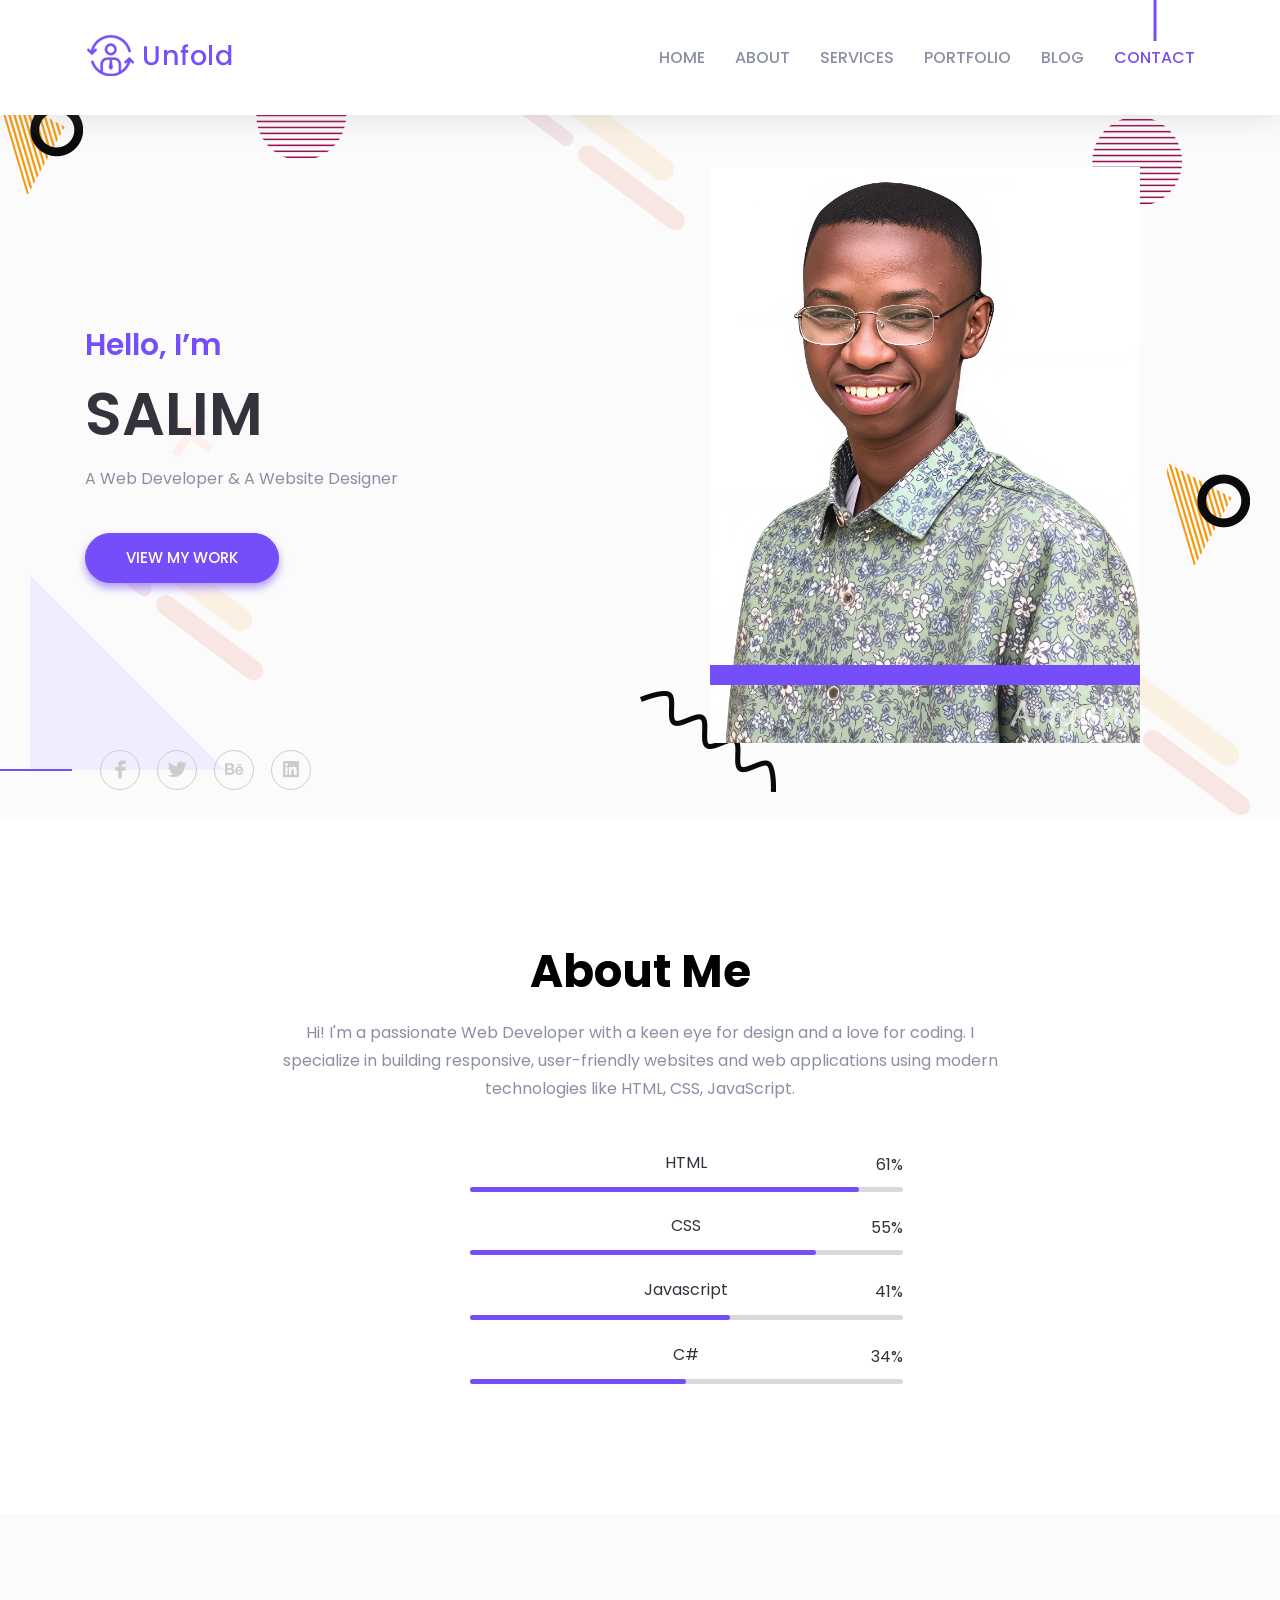
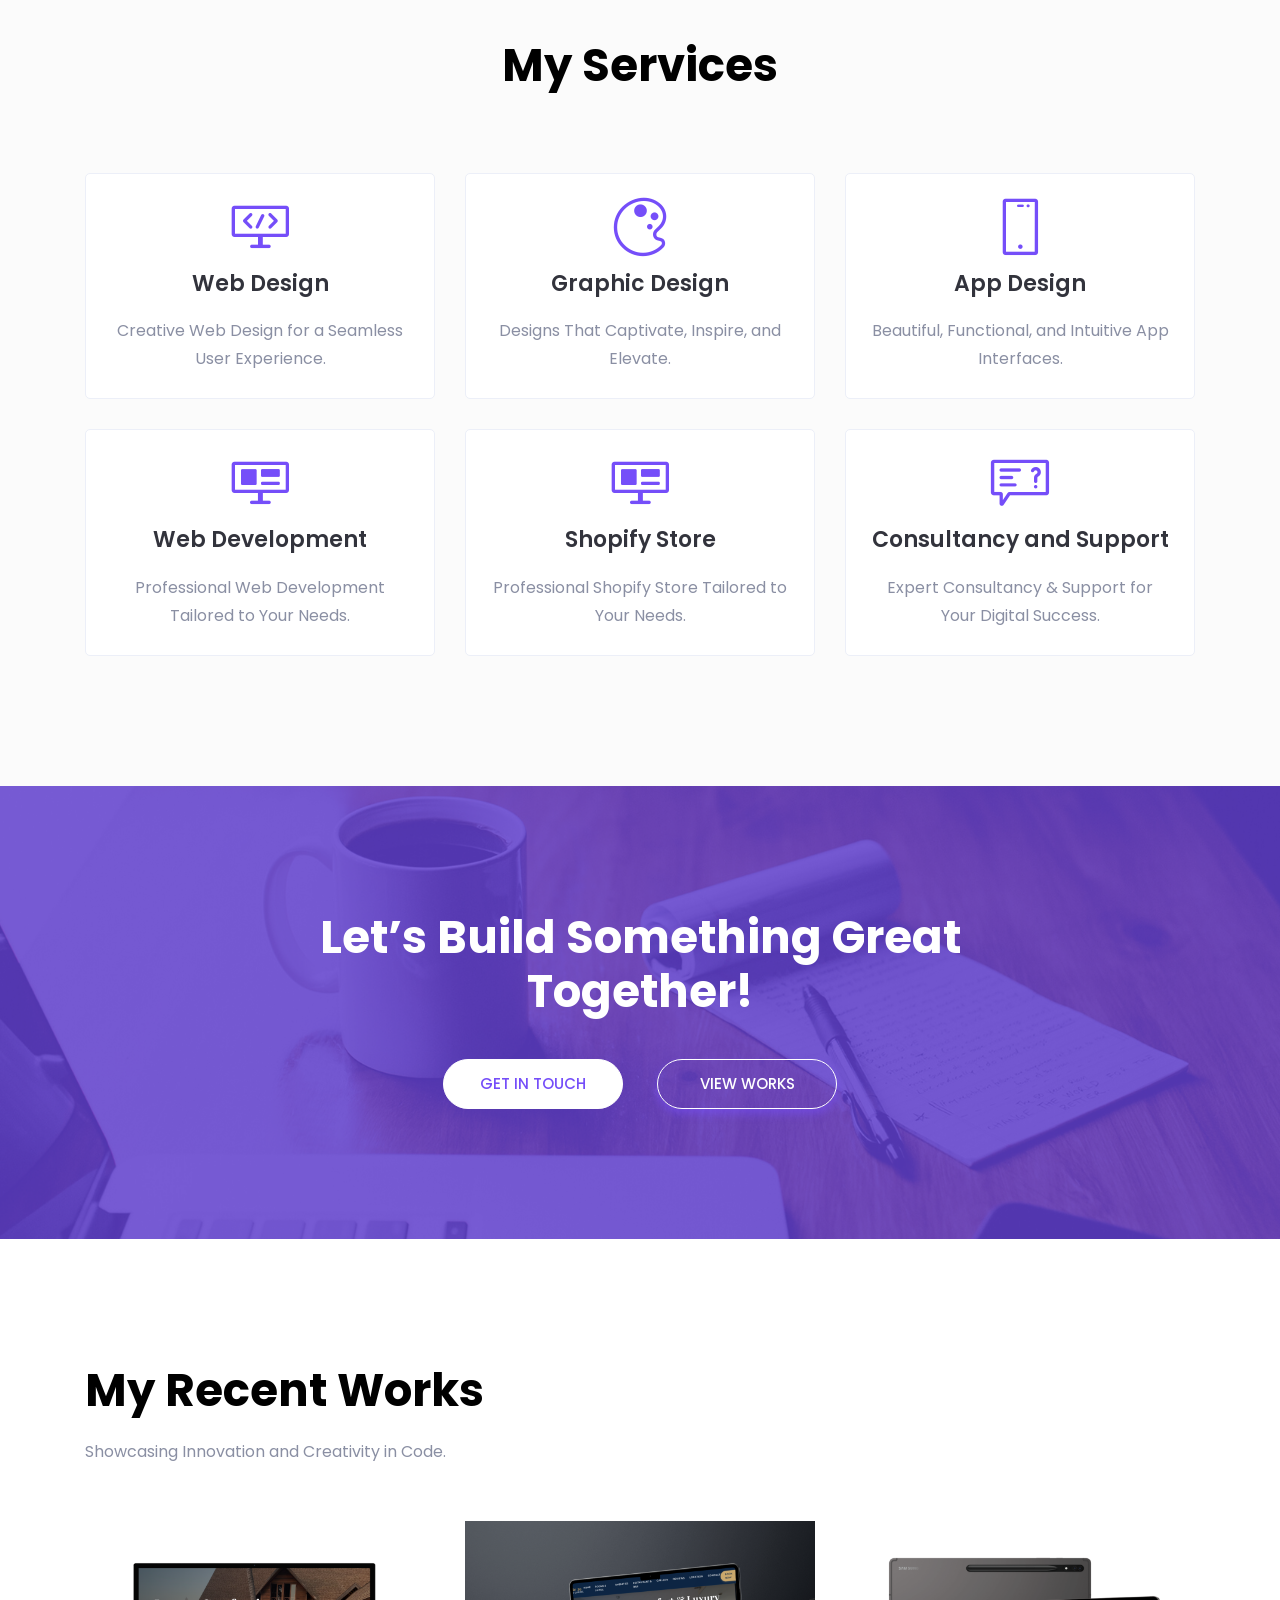
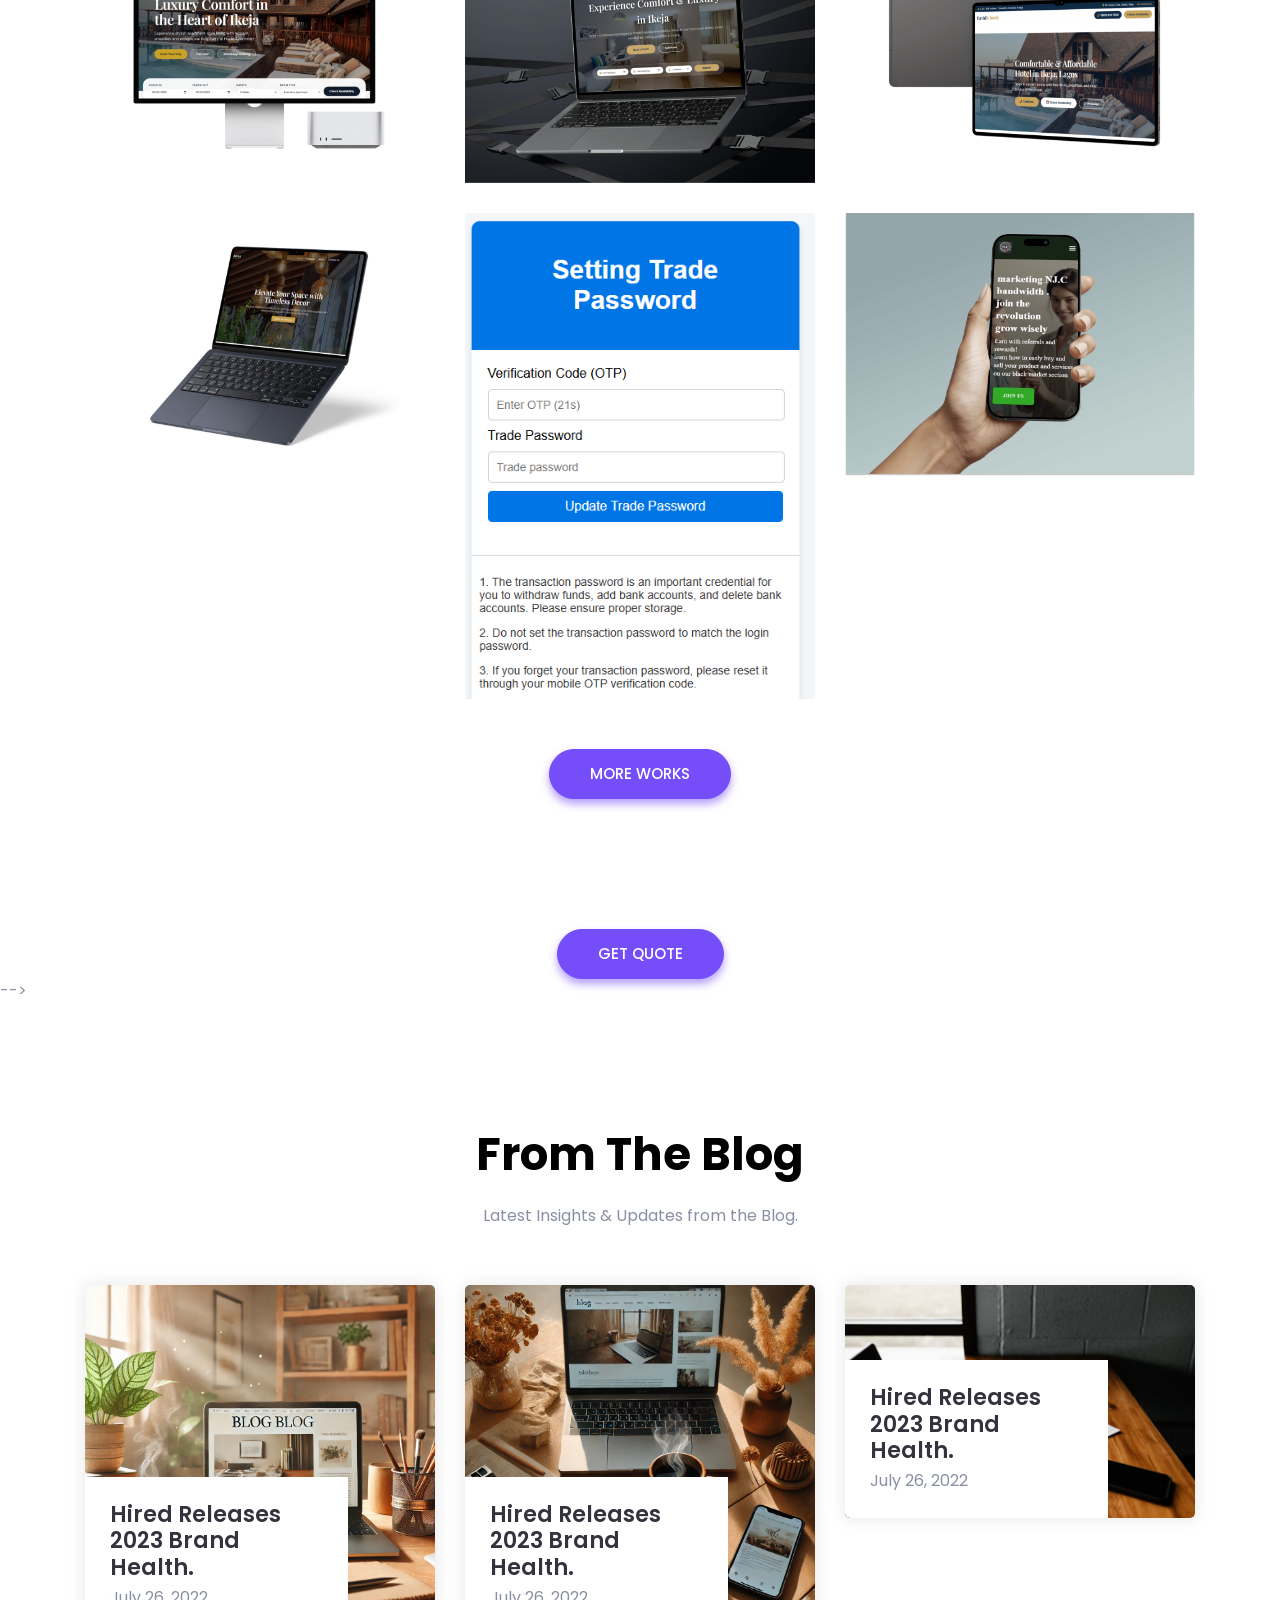
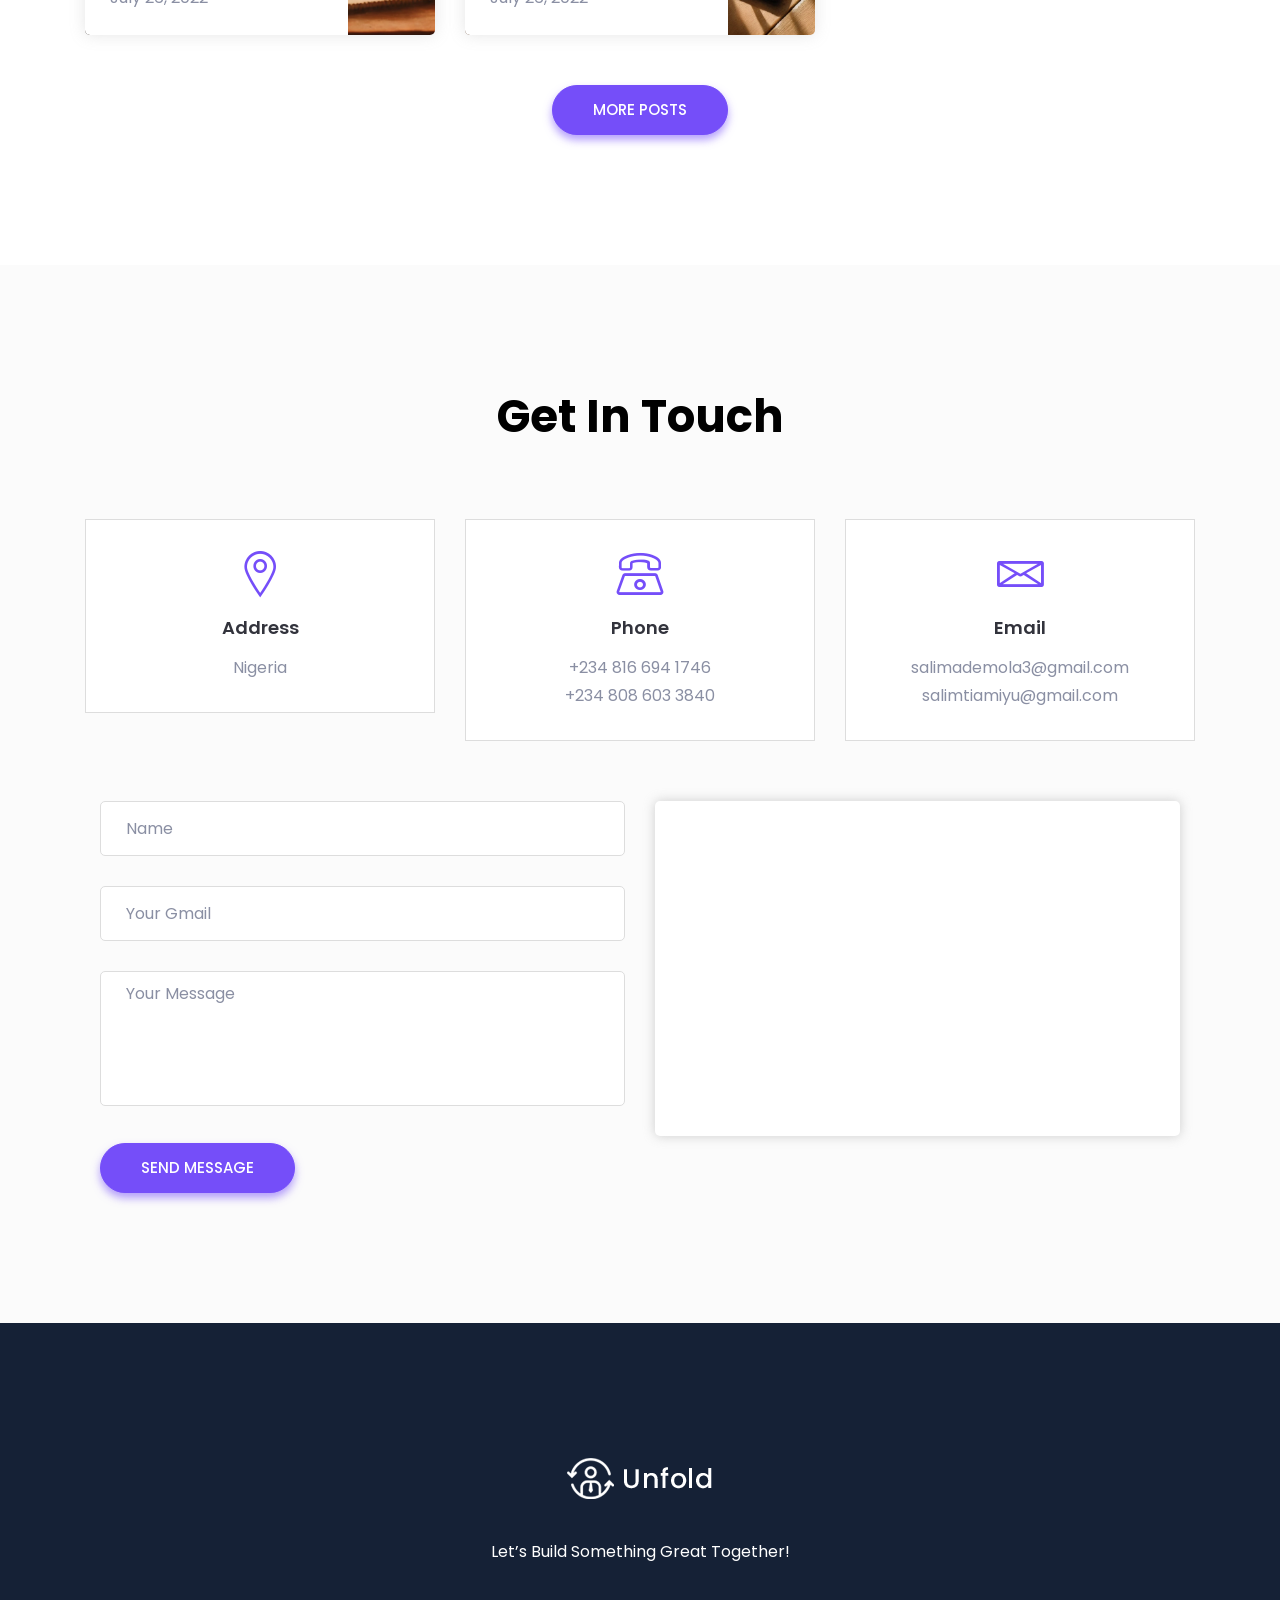
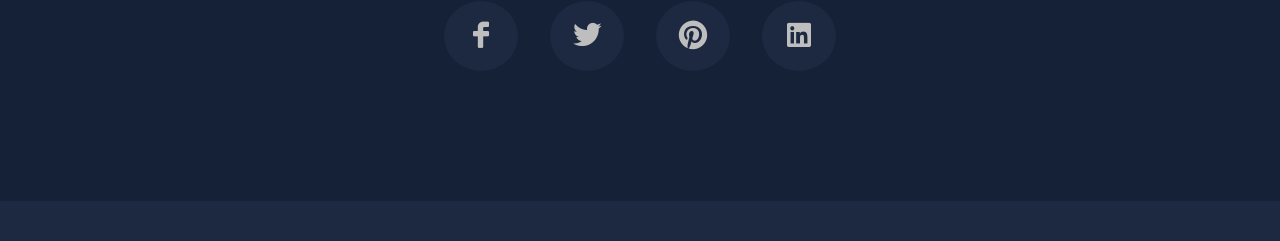
==== unfold-free-lite/index.html @ b7129cc7 "Update portfolio" ====
<!doctype html>
<html lang="en">

<head>

    <!--====== Required meta tags ======-->
    <meta charset="utf-8">
    <meta http-equiv="x-ua-compatible" content="ie=edge">
    <meta name="description" content="">
    <meta name="viewport" content="width=device-width, initial-scale=1, shrink-to-fit=no">

    <!--====== Title ======-->
    <title>Portfolio</title>

    <!--====== Favicon Icon ======-->
    <link rel="shortcut icon" href="assets/images/favicon.png" type="image/png">

    <!--====== Bootstrap css ======-->
    <link rel="stylesheet" href="assets/css/bootstrap.min.css">

    <!--====== Line Icons css ======-->
    <link rel="stylesheet" href="assets/css/LineIcons.css">

    <!--====== Magnific Popup css ======-->
    <link rel="stylesheet" href="assets/css/magnific-popup.css">

    <!--====== Default css ======-->
    <link rel="stylesheet" href="assets/css/default.css">

    <!--====== Style css ======-->
    <link rel="stylesheet" href="assets/css/style.css">


</head>

<body>

    <!--====== PRELOADER PART START ======-->

    <div class="preloader">
        <div class="loader_34">
            <div class="ytp-spinner">
                <div class="ytp-spinner-container">
                    <div class="ytp-spinner-rotator">
                        <div class="ytp-spinner-left">
                            <div class="ytp-spinner-circle"></div>
                        </div>
                        <div class="ytp-spinner-right">
                            <div class="ytp-spinner-circle"></div>
                        </div>
                    </div>
                </div>
            </div>
        </div>
    </div>

    <!--====== PRELOADER ENDS START ======-->

    <!--====== HEADER PART START ======-->

    <header id="home" class="header-area">
        <div class="navigation fixed-top">
            <div class="container">
                <div class="row">
                    <div class="col-lg-12">
                        <nav class="navbar navbar-expand-lg">
                            <a class="navbar-brand" href="index.html">
                                <img src="assets/images/logo.png" alt="Logo">
                            </a> <!-- Logo -->
                            <button class="navbar-toggler" type="button" data-toggle="collapse" data-target="#navbarSupportedContent" aria-controls="navbarSupportedContent" aria-expanded="false" aria-label="Toggle navigation">
                                <span class="toggler-icon"></span>
                                <span class="toggler-icon"></span>
                                <span class="toggler-icon"></span>
                            </button>

                            <div class="collapse navbar-collapse" id="navbarSupportedContent">
                                <ul class="navbar-nav ml-auto">
                                    <li class="nav-item active"><a class="page-scroll" href="#home">Home</a></li>
                                    <li class="nav-item"><a class="page-scroll" href="#about">About</a></li>
                                    <li class="nav-item"><a class="page-scroll" href="#service">Services</a></li>
                                    <li class="nav-item"><a class="page-scroll" href="#work">Portfolio</a></li>
                                    <li class="nav-item"><a class="page-scroll" href="#blog">Blog</a></li>
                                    <li class="nav-item"><a class="page-scroll" href="#contact">Contact</a></li>
                                </ul>
                            </div> <!-- navbar collapse -->
                        </nav> <!-- navbar -->
                    </div>
                </div> <!-- row -->
            </div> <!-- container -->
        </div> <!-- navigation -->

        <div id="parallax" class="header-content d-flex align-items-center">
            <div class="header-shape shape-one layer" data-depth="0.10">
                <img src="assets/images/banner/shape/shape-1.png" alt="Shape">
            </div> <!-- header shape -->
            <div class="header-shape shape-tow layer" data-depth="0.30">
                <img src="assets/images/banner/shape/shape-2.png" alt="Shape">
            </div> <!-- header shape -->
            <div class="header-shape shape-three layer" data-depth="0.40">
                <img src="assets/images/banner/shape/shape-3.png" alt="Shape">
            </div> <!-- header shape -->
            <div class="header-shape shape-fore layer" data-depth="0.60">
                <img src="assets/images/banner/shape/shape-2.png" alt="Shape">
            </div> <!-- header shape -->
            <div class="header-shape shape-five layer" data-depth="0.20">
                <img src="assets/images/banner/shape/shape-1.png" alt="Shape">
            </div> <!-- header shape -->
            <div class="header-shape shape-six layer" data-depth="0.15">
                <img src="assets/images/banner/shape/shape-4.png" alt="Shape">
            </div> <!-- header shape -->
            <div class="header-shape shape-seven layer" data-depth="0.50">
                <img src="assets/images/banner/shape/shape-5.png" alt="Shape">
            </div> <!-- header shape -->
            <div class="header-shape shape-eight layer" data-depth="0.40">
                <img src="assets/images/banner/shape/shape-3.png" alt="Shape">
            </div> <!-- header shape -->
            <div class="header-shape shape-nine layer" data-depth="0.20">
                <img src="assets/images/banner/shape/shape-6.png" alt="Shape">
            </div> <!-- header shape -->
            <div class="header-shape shape-ten layer" data-depth="0.30">
                <img src="assets/images/banner/shape/shape-3.png" alt="Shape">
            </div> <!-- header shape -->
            <div class="container">
                <div class="row align-items-center">
                    <div class="col-xl-5 col-lg-6">
                        <div class="header-content-right">
                            <h4 class="sub-title">Hello, I’m</h4>
                            <h1 class="title">SALIM</h1>
                            <p>A Web Developer & A Website Designer</p>
                            <a class="main-btn" href="#work">View my Work</a>
                        </div> <!-- header content right -->
                    </div>
                    <div class="col-lg-6 offset-xl-1">
                        <div class="header-image d-none d-lg-block">
                            <img src="assets/images/myportfoliopicture2.png" alt="hero">
                        </div> <!-- header image -->
                    </div>
                </div> <!-- row -->
            </div> <!-- container -->
            <div class="header-social">
                <div class="container">
                    <div class="row">
                        <div class="col-lg-12">
                            <div class="header-social-icon">
                                <ul>
                                    <li><a href="facebook"><i class="lni-facebook-filled"></i></a></li>
                                    <li><a href="twitter"><i class="lni-twitter-original"></i></a></li>
                                    <li><a href="behance"><i class="lni-behance-original"></i></a></li>
                                    <li><a href="#"><i class="lni-linkedin-original"></i></a></li>
                                </ul>
                            </div> <!-- header social -->
                        </div>
                    </div> <!-- row -->
                </div> <!-- container -->
            </div> <!-- header social -->
        </div> <!-- header content -->
    </header>

    <!--====== HEADER PART ENDS ======-->

    <!--====== ABOUT PART START ======-->

    <section id="about" class="about-area pt-125 pb-130">
        <div class="container">
            <div class="row justify-content-center">
                <div class="col-lg-8">
                    <div class="section-title text-center">
                        <h2 class="title">About Me</h2>
                        <p>Hi! I'm a passionate Web Developer with a keen eye for design and a love for coding. I specialize in building responsive, user-friendly websites and web applications using modern technologies like HTML, CSS, JavaScript.</p>
                    </div> <!-- section title -->
                </div>
            </div> <!-- row -->
            <center>
                <div class="col-xl-5 offset-xl-1 col-lg-6">
                    <div class="about-skills pt-25">
                        <div class="skill-item mt-25">
                            <div class="skill-item mt-25">
                            <div class="skill-header">
                                <h6 class="skill-title">HTML</h6>
                                <div class="skill-percentage">
                                    <div class="count-box counted">
                                        <span class="counter">90</span>
                                    </div>
                                    %
                                </div>
                            </div>
                            <div class="skill-bar">
                                <div class="bar-inner">
                                    <div class="bar progress-line" data-width="90"></div>
                                </div>
                            </div>
                        </div><br>
                            <div class="skill-header">
                                <h6 class="skill-title">CSS</h6>
                                <div class="skill-percentage">
                                    <div class="count-box counted">
                                        <span class="counter">80</span>
                                    </div>
                                    %
                                </div>
                            </div>
                            <div class="skill-bar">
                                <div class="bar-inner">
                                    <div class="bar progress-line" data-width="80"></div>
                                </div>
                            </div>
                        </div> <!-- skill item -->
                        <div class="skill-item mt-25">
                            <div class="skill-header">
                                <h6 class="skill-title">Javascript</h6>
                                <div class="skill-percentage">
                                    <div class="count-box counted">
                                        <span class="counter">60</span>
                                    </div>
                                    %
                                </div>
                            </div>
                            <div class="skill-bar">
                                <div class="bar-inner">
                                    <div class="bar progress-line" data-width="60"></div>
                                </div>
                            </div>
                        </div> <!-- skill item -->
                        <div class="skill-item mt-25">
                            <div class="skill-header">
                                <h6 class="skill-title">C#</h6>
                                <div class="skill-percentage">
                                    <div class="count-box counted">
                                        <span class="counter">50</span>
                                    </div>
                                    %
                                </div>
                            </div>
                            <div class="skill-bar">
                                <div class="bar-inner">
                                    <div class="bar progress-line" data-width="50"></div>
                                </div>
                            </div>
                        </div> <!-- skill item -->
                         <!-- skill item -->
                    </div> <!-- about skills -->
                </div>
            </div> <!-- row -->
        </div> <!-- container -->
    </section></center>

    <!--====== ABOUT PART ENDS ======-->

    <!--====== SERVICES PART START ======-->

    <section id="service" class="services-area gray-bg pt-125 pb-130">
        <div class="container">
            <div class="row justify-content-center">
                <div class="col-lg-8">
                    <div class="section-title text-center pb-30">
                        <h2 class="title">My Services</h2>
                    </div> <!-- section title -->
                </div>
            </div> <!-- row -->
            <d class="row justify-content-center">
                <div class="col-lg-4 col-md-6 col-sm-8">
                    <div class="single-service text-center mt-30">
                        <div class="service-icon">
                            <i class="lni-code-alt"></i>
                        </div>
                        <div class="service-content">
                            <h4 class="service-title"><a href="#">Web Design</a></h4>
                            <p>Creative Web Design for a Seamless User Experience.</p>
                        </div>
                    </div> <!-- single service -->
                </div>
                <div class="col-lg-4 col-md-6 col-sm-8">
                    <div class="single-service text-center mt-30">
                        <div class="service-icon">
                            <i class="lni-color-pallet"></i>
                        </div>
                        <div class="service-content">
                            <h4 class="service-title"><a href="#contact">Graphic Design</a></h4>
                            <p>Designs That Captivate, Inspire, and Elevate.</p>
                        </div>
                    </div> <!-- single service -->
                </div>
                <div class="col-lg-4 col-md-6 col-sm-8">
                    <div class="single-service text-center mt-30">
                        <div class="service-icon">
                            <i class="lni-mobile"></i>
                        </div>
                        <div class="service-content">
                            <h4 class="service-title"><a href="#">App Design</a></h4>
                            <p>Beautiful, Functional, and Intuitive App Interfaces.</p>
                        </div>
                    </div> <!-- single service -->
                </div>
               
                <div class="col-lg-4 col-md-6 col-sm-8">
                    <div class="single-service text-center mt-30">
                        <div class="service-icon">
                            <i class="lni-website"></i>
                        </div>
                        <div class="service-content">
                            <h4 class="service-title"><a href="#">Web Development</a></h4>
                            <p>Professional Web Development Tailored to Your Needs.</p>
                        </div>
                    </div> <!-- single service -->
                </div>
                <div class="col-lg-4 col-md-6 col-sm-8">
                    <div class="single-service text-center mt-30">
                        <div class="service-icon">
                            <i class="lni-website"></i>
                        </div>
                        <div class="service-content">
                            <h4 class="service-title"><a href="#">Shopify Store</a></h4>
                            <p>Professional Shopify Store Tailored to Your Needs.</p>
                        </div>
                    </div> <!-- single service -->
                </div>
                <div class="col-lg-4 col-md-6 col-sm-8">
                    <div class="single-service text-center mt-30">
                        <div class="service-icon">
                            <i class="lni-support"></i>
                        </div>
                        <div class="service-content">
                            <h4 class="service-title"><a href="#">Consultancy and Support</a></h4>
                            <p>Expert Consultancy & Support for Your Digital Success.</p>
                        </div>
                    </div> <!-- single service -->
                </div>
            </div> <!-- row -->
        </div> <!-- container -->
    </section>

    <!--====== SERVICES PART ENDS ======-->

    <!--====== CALL TO ACTION PART START ======-->

    <section id="call-to-action" class="call-to-action pt-125 pb-130 bg_cover" style="background-image: url(assets/images/call-to-action.jpg)">
        <div class="container">
            <div class="row justify-content-center">
                <div class="col-xl-8 col-lg-9">
                    <div class="call-action-content text-center">
                        <h2 class="action-title">Let’s Build Something Great Together!</h2>
                        
                        <ul>
                            <li><a class="main-btn custom" rel="nofollow" href="#contact">Get In Touch</a></li>
                            <li><a class="main-btn custom-2" rel="nofollow" href="#work">View Works</a></li>
                        </ul>
                    </div> <!-- call action content -->
                </div>
            </div> <!-- row -->
        </div> <!-- container -->
    </section>

    <!--====== CALL TO ACTION PART ENDS ======-->

    <!--====== WORK PART START ======-->

    <section id="work" class="work-area pt-125 pb-130">
        <div class="container">
            <div class="row">
                <div class="col-lg-8">
                    <div class="section-title pb-25">
                        <h2 class="title">My Recent Works</h2>
                        <p>Showcasing Innovation and Creativity in Code.</p>
                    </div> <!-- section title -->
                </div>
            </div> <!-- row -->
            <div class="row">
                <div class="col-lg-4 col-md-6 col-sm-6">
                    <div class="single-work text-center mt-30">
                        <div class="work-image">
                            <img src="assets/images/Mac Studio.png">
                        </div>
                        <div class="work-overlay">
                            <div class="work-content">
                                <h3 class="work-title">project Developed</h3>
                                <ul>
                                    <li><a class="image-popup" href="assets/images/Mac Studio.png"><i class="lni-plus"></i></a></li>
                                    <li><a href="https://www.behance.net/gallery/251167213/Haute-Aparthotel-Luxury-Hotel-Website-Design"><i class="lni-link"></i></a></li>
                                </ul>
                            </div>
                        </div>
                    </div> <!-- single work -->
                </div>
                <div class="col-lg-4 col-md-6 col-sm-6">
                    <div class="single-work text-center mt-30">
                        <div class="work-image">
                            <img src="assets/images/MacBook Air (2022) (1).png" alt="work">
                        </div>
                        <div class="work-overlay">
                            <div class="work-content">
                                <h3 class="work-title">project Developed</h3>
                                <ul>
                                    <li><a class="image-popup" href="assets/images/MacBook Air (2022) (1).png"><i class="lni-plus"></i></a></li>
                                    <li><a href="https://www.behance.net/gallery/250179059/Suite-29-Hotel-Website-Design"><i class="lni-link"></i></a></li>
                                </ul>
                            </div>
                        </div>
                    </div> <!-- single work -->
                </div>
                <div class="col-lg-4 col-md-6 col-sm-6">
                    <div class="single-work text-center mt-30">
                        <div class="work-image">
                            <img src="assets/images/Galaxy Tab S8 Ultra.png" alt="work">
                        </div>
                        <div class="work-overlay">
                            <div class="work-content">
                                <h3 class="work-title">project Developed</h3>
                                <ul>
                                    <li><a class="image-popup" href="assets/images/Galaxy Tab S8 Ultra.png"><i class="lni-plus"></i></a></li>
                                    <li><a href="https://www.behance.net/gallery/251168085/Bavidi-Hotels-Modern-Hotel-Website-Design"><i class="lni-link"></i></a></li>
                                </ul>
                            </div>
                        </div>
                    </div> <!-- single work -->
                </div>
                <div class="col-lg-4 col-md-6 col-sm-6">
                    <div class="single-work text-center mt-30">
                        <div class="work-image">
                            <img src="assets/images/MacBook Air (2022).png" alt="work">
                        </div>
                        <div class="work-overlay">
                            <div class="work-content">
                                <h3 class="work-title">project Developed</h3>
                                <ul>
                                    <li><a class="image-popup" href="assets/images/MacBook Air (2022).png"><i class="lni-plus"></i></a></li>
                                    <li><a href="https://www.behance.net/gallery/249842663/Nova-Home-Decor-Website-Design"><i class="lni-link"></i></a></li>
                                </ul>
                            </div>
                        </div>
                    </div> <!-- single work -->
                </div>
                <div class="col-lg-4 col-md-6 col-sm-6">
                    <div class="single-work text-center mt-30">
                        <div class="work-image">
                            <img src="assets/images/Screenshot 2025-02-13 102603.png" alt="work">
                        </div>
                        <div class="work-overlay">
                            <div class="work-content">
                                <h3 class="work-title">project Developed</h3>
                                <ul>
                                    <li><a class="image-popup" href="assets/images/Screenshot 2025-02-13 102603.png"><i class="lni-plus"></i></a></li>
                                    <li><a href="#"><i class="lni-link"></i></a></li>
                                </ul>
                            </div>
                        </div>
                    </div> <!-- single work -->
                </div>
                <div class="col-lg-4 col-md-6 col-sm-6">
                    <div class="single-work text-center mt-30">
                        <div class="work-image">
                            <img src="assets/images/Hand and iPhone 16 Pro.png" alt="work">
                        </div>
                        <div class="work-overlay">
                            <div class="work-content">
                                <h3 class="work-title">project Developed</h3>
                                <ul>
                                    <li><a class="image-popup" href="assets/images/Hand and iPhone 16 Pro.png"><i class="lni-plus"></i></a></li>
                                    <li><a href="https://www.behance.net/gallery/251211479/marketing-NJC"><i class="lni-link"></i></a></li>
                                </ul>
                            </div>
                        </div>
                    </div> <!-- single work -->
                </div>
            </div> <!-- row -->
            <div class="row">
                <div class="col-lg-12">
                    <div class="work-more text-center mt-50">
                        <a class="main-btn" href="more-works.html">more works</a>
                    </div> <!-- work more -->
                </div>
            </div> <!-- row -->
        </div> <!-- container -->
    </section>
<center>
    <div class="pricing-btn">
        <a class="main-btn" href="#contact">get quote</a>
    </div>
</center>

    <!-- ====== WORK PART ENDS ====== -->

    <!--====== PRICING PART START ======-->
<!-- 
    <section id="pricing" class="pricing-area gray-bg pt-125 pb-130">
        <div class="container">
            <div class="row justify-content-center">
                <div class="col-lg-8">
                    <div class="section-title text-center pb-25">
                        <h2 class="title">My Pricing Plans</h2>
                        <p>Choose the Perfect Plan for Your Project.</p>
                    </div> section title 
                </div>
             </div> row
           <div class="row justify-content-center">
                <div class="col-lg-4 col-md-8 col-sm-9">
                    <div class="single-pricing text-center mt-30">
                        <div class="pricing-package">
                            <h4 class="package-title">Basic</h4>
                        </div>
                        <div class="pricing-body">
                            <div class="pricing-text">
                                <p>Simple project management for teams and small businesses.</p>
                                <span class="price">$500.00</span>
                            </div>
                            <div class="pricing-list">
                                <ul>
                                    <li>Unlimited Tasks</li>
                                    <li>Unlimited Public</li>
                                    <li>Private Projects</li>
                                    <li>Unlimited Teams</li>
                                    <li>All Integrations</li>
                                    <li>Public API</li>
                                </ul>
                            </div>
                            <div class="pricing-btn">
                                <a class="main-btn" href="#contact">get quote</a>
                            </div>
                        </div> 
                     </div> single pricing -->
                 <!-- </div>
                <div class="col-lg-4 col-md-8 col-sm-9">
                    <div class="single-pricing active text-center mt-30">
                        <div class="pricing-package">
                            <h4 class="package-title">Standard</h4>
                        </div>
                        <div class="pricing-body">
                            <div class="pricing-text">
                                <p>Simple project management for teams and small businesses.</p>
                                <span class="price">$4000.00</span>
                            </div>
                            <div class="pricing-list">
                                <ul>
                                    <li>Unlimited Tasks</li>
                                    <li>Unlimited Public</li>
                                    <li>Private Projects</li>
                                    <li>Unlimited Teams</li>
                                    <li>All Integrations</li>
                                    <li>Public API</li>
                                </ul>
                            </div>
                            <div class="pricing-btn">
                                <a class="main-btn" href="#contact">get quote</a>
                            </div>
                        </div> 
                     </div> single pricing 
               </div>
                <div class="col-lg-4 col-md-8 col-sm-9">
                    <div class="single-pricing text-center mt-30">
                        <div class="pricing-package">
                            <h4 class="package-title">Premium</h4>
                        </div>
                        <div class="pricing-body">
                            <div class="pricing-text">
                                <p>Simple project management for teams and small businesses.</p>
                                <span class="price">$2000.00</span>
                            </div>
                            <div class="pricing-list">
                                <ul>
                                    <li>Unlimited Tasks</li>
                                    <li>Unlimited Public</li>
                                    <li>Private Projects</li>
                                    <li>Unlimited Teams</li>
                                    <li>All Integrations</li>
                                    <li>Public API</li>
                                </ul>
                            </div>
                            <div class="pricing-btn">
                                <a class="main-btn" href="#contact">get quote</a>
                            </div>
                        </div> 
                    </div> single pricing 
               </div> 
            </div> row 
       </div> container 
    </section> --> -->

    <!--====== PRICING PART ENDS ======-->

    <!--====== BLOG PART START ====== -->

    <section id="blog" class="blog-area pt-125 pb-130">
        <div class="container">
            <div class="row justify-content-center">
                <div class="col-lg-8">
                    <div class="section-title text-center pb-25">
                        <h2 class="title">From The Blog</h2>
                        <p>Latest Insights & Updates from the Blog.</p>
                    </div> <!-- section title -->
                </div>
            </div> <!-- row -->
            <div class="row justify-content-center">
                <div class="col-lg-4 col-md-8 col-sm-9">
                    <div class="single-blog mt-30">
                        <div class="blog-image">
                            <img src="assets/images/blog/blog image (1).webp" alt="Blog">
                        </div>
                        <div class="blog-content">
                            <h4 class="blog-title"><a href="blog-details.html">Hired Releases 2023 Brand Health.</a></h4>
                            <span>July 26, 2022</span>
                        </div>
                    </div> <!-- single blog -->
                </div>
                <div class="col-lg-4 col-md-8 col-sm-9">
                    <div class="single-blog mt-30">
                        <div class="blog-image">
                            <img src="assets/images/blog/blog image (2).webp" alt="Blog">
                        </div>
                        <div class="blog-content">
                            <h4 class="blog-title"><a href="blog-details.html">Hired Releases 2023 Brand Health.</a></h4>
                            <span>July 26, 2022</span>
                        </div>
                    </div> <!-- single blog -->
                </div>
                <div class="col-lg-4 col-md-8 col-sm-9">
                    <div class="single-blog mt-30">
                        <div class="blog-image">
                            <img src="assets/images/blog/blog image (3).avif" alt="Blog">
                        </div>
                        <div class="blog-content">
                            <h4 class="blog-title"><a href="blog-details.html">Hired Releases 2023 Brand Health.</a></h4>
                            <span>July 26, 2022</span>
                        </div>
                    </div> <!-- single blog -->
                </div>
            </div> <!-- row -->
            <div class="row">
                <div class="col-lg-12">
                    <div class="blog-more text-center mt-50">
                        <a class="main-btn" href="#">More posts</a>
                    </div> <!-- blog more -->
                </div>
            </div> <!-- row -->
        </div> <!-- container -->
    </section>

    <!--====== BLOG PART ENDS ======-->

    <!--====== CONTACT PART START ======-->

    <section id="contact" class="contact-area pt-125 pb-130 gray-bg">
        <div class="container">
            <div class="row justify-content-center">
                <div class="col-lg-8">
                    <div class="section-title text-center pb-25">
                        <h2 class="title">Get In Touch</h2>
                    
                    </div> <!-- section title -->
                </div>
            </div> <!-- row -->
            <div class="row justify-content-center">
                <div class="col-lg-4 col-md-6 col-sm-7">
                    <div class="contact-box text-center mt-30">
                        <div class="contact-icon">
                            <i class="lni-map-marker"></i>
                        </div>
                        <div class="contact-content">
                            <h6 class="contact-title">Address</h6>
                            <p>Nigeria</p>
                        </div>
                    </div> <!-- contact box -->
                </div>
                <div class="col-lg-4 col-md-6 col-sm-7">
                    <div class="contact-box text-center mt-30">
                        <div class="contact-icon">
                            <i class="lni-phone"></i>
                        </div>
                        <div class="contact-content">
                            <h6 class="contact-title">Phone</h6>
                            <p>+234 816 694 1746</p>
                            <p>+234 808 603 3840</p>
                        </div>
                    </div> <!-- contact box -->
                </div>
                <div class="col-lg-4 col-md-6 col-sm-7">
                    <div class="contact-box text-center mt-30">
                        <div class="contact-icon">
                            <i class="lni-envelope"></i>
                        </div>
                        <div class="contact-content">
                            <h6 class="contact-title">Email</h6>
                            <p>salimademola3@gmail.com</p>
                            <p>salimtiamiyu@gmail.com</p>
                        </div>
                    </div> <!-- contact box -->
                </div>
            </div> <!-- row -->

            <div class="container">
                <div>
                <div class="row">
                <div class="col-lg-6">
                    <div class="contact-form pt-30">
                    <form id="contact-form">
                        <div class="single-form">
                        <input type="text" name="name" placeholder="Name" required>
                        </div> <!-- single form -->

                        <div class="single-form">
                        <input type="email" name="email" placeholder="Your Gmail" required>
                        </div> <!-- single form -->

                        <div class="single-form">
                        <textarea name="message" placeholder="Your Message" required></textarea>
                        </div> <!-- single form -->

                        <p class="form-message" style="color: green;"></p>

                        <div class="single-form">
                        <button type="submit" class="main-btn">Send Message</button>
                        </div> <!-- single form -->
                    </form>
                    </div> <!-- contact form -->
                </div>
                 <div class="col-lg-6">
                    <div class="contact-map mt-60">
                        <div class="gmap_canvas">                            
                            <iframe src="https://www.google.com/maps/embed?pb=!1m18!1m12!1m3!1d8070396.560492125!2d3.3766794184420093!3d9.00676447826772!2m3!1f0!2f0!3f0!3m2!1i1024!2i768!4f13.1!3m3!1m2!1s0x104e0baf7da48d0d%3A0x99a8fe4168c50bc8!2sNigeria!5e0!3m2!1sen!2sng!4v1750634585310!5m2!1sen!2sng" width="600" height="450" style="border:0;" allowfullscreen="" loading="lazy" referrerpolicy="no-referrer-when-downgrade"></iframe>
                        </div>
                    </div> <!-- contact map -->
                </div> <!-- col -->
                </div> <!-- row -->
                     <!-- contact form -->
                </div>
               
            </div> <!-- row -->
        </div> <!-- container -->
    </section>

    <!--====== CONTACT PART ENDS ======-->

    <!--====== FOOTER PART START ======-->

    <footer id="footer" class="footer-area">
        <div class="footer-widget pt-130 pb-130">
            <div class="container">
                <div class="row justify-content-center">
                    <div class="col-lg-8">
                        <div class="footer-content text-center">
                            <a href="index.html">
                                <img src="assets/images/logo-2.png" alt="Logo">
                            </a>
                            <p class="mt-">Let’s Build Something Great Together!</p>
                            <ul>
                                <li><a href="https://www.facebook.com/"><i class="lni-facebook-filled"></i></a></li>
                                <li><a href="https://x.com/?lang=en"><i class="lni-twitter-original"></i></a></li>
                                <li><a href="https://www.pinterest.com/"><i class="lni-pinterest"></i></a></li>
                                <li><a href="https://www.linkedin.com/login"><i class="lni-linkedin-original"></i></a></li>
                            </ul>
                        </div> <!-- footer content -->
                    </div>                        
                </div> <!-- row -->
            </div> <!-- container -->
        </div> <!-- footer widget -->
        <div class="footer-copyright pb-20">
            <div class="container">
                <div class="row">
                    <div class="col-lg-12">
                        <div class="copyright-text text-center pt-20">
                            
                        </div> <!-- copyright text -->
                    </div>
                </div> <!-- row -->
            </div> <!-- container -->
        </div> <!-- footer widget -->
    </footer>

    <!--====== FOOTER PART ENDS ======-->

    <!--====== BACK TOP TOP PART START ======-->

    <a href="#" class="back-to-top"><i class="lni-chevron-up"></i></a>

    <!--====== BACK TOP TOP PART ENDS ======-->







    <!--====== jquery js ======-->
    <script src="assets/js/vendor/modernizr-3.6.0.min.js"></script>
    <script src="assets/js/vendor/jquery-1.12.4.min.js"></script>

    <!--====== Bootstrap js ======-->
    <script src="assets/js/bootstrap.min.js"></script>
    <script src="assets/js/popper.min.js"></script>

    <!--====== Magnific Popup js ======-->
    <script src="assets/js/jquery.magnific-popup.min.js"></script>

    <!--====== Parallax js ======-->
    <script src="assets/js/parallax.min.js"></script>

    <!--====== Counter Up js ======-->
    <script src="assets/js/waypoints.min.js"></script>
    <script src="assets/js/jquery.counterup.min.js"></script>

    <!--====== Ajax Contact js ======-->
    <script src="assets/js/ajax-contact.js"></script>

    <!--====== Appear js ======-->
    <script src="assets/js/jquery.appear.min.js"></script>

    <!--====== Scrolling js ======-->
    <script src="assets/js/scrolling-nav.js"></script>
    <script src="assets/js/jquery.easing.min.js"></script>

    <!--====== Validator js ======-->
    <script src="assets/js/validator.min.js"></script>

    <!--====== Main js ======-->
    <script src="assets/js/main.js"></script>

</body>

</html>
---- unfold-free-lite/assets/css/default.css ----
/* Deafult Margin & Padding */
/*-- Margin Top --*/
.mt-5 {
	margin-top: 5px;
}
.mt-10 {
	margin-top: 10px;
}
.mt-15 {
	margin-top: 15px;
}
.mt-20 {
	margin-top: 20px;
}
.mt-25 {
	margin-top: 25px;
}
.mt-30 {
	margin-top: 30px;
}
.mt-35 {
	margin-top: 35px;
}
.mt-40 {
	margin-top: 40px;
}
.mt-45 {
	margin-top: 45px;
}
.mt-50 {
	margin-top: 50px;
}
.mt-55 {
	margin-top: 55px;
}
.mt-60 {
	margin-top: 60px;
}
.mt-65 {
	margin-top: 65px;
}
.mt-70 {
	margin-top: 70px;
}
.mt-75 {
	margin-top: 75px;
}
.mt-80 {
	margin-top: 80px;
}
.mt-85 {
	margin-top: 85px;
}
.mt-90 {
	margin-top: 90px;
}
.mt-95 {
	margin-top: 95px;
}
.mt-100 {
	margin-top: 100px;
}
.mt-105 {
	margin-top: 105px;
}
.mt-110 {
	margin-top: 110px;
}
.mt-115 {
	margin-top: 115px;
}
.mt-120 {
	margin-top: 120px;
}
.mt-125 {
	margin-top: 125px;
}
.mt-130 {
	margin-top: 130px;
}
.mt-135 {
	margin-top: 135px;
}
.mt-140 {
	margin-top: 140px;
}
.mt-145 {
	margin-top: 145px;
}
.mt-150 {
	margin-top: 150px;
}
.mt-155 {
	margin-top: 155px;
}
.mt-160 {
	margin-top: 160px;
}
.mt-165 {
	margin-top: 165px;
}
.mt-170 {
	margin-top: 170px;
}
.mt-175 {
	margin-top: 175px;
}
.mt-180 {
	margin-top: 180px;
}
.mt-185 {
	margin-top: 185px;
}
.mt-190 {
	margin-top: 190px;
}
.mt-195 {
	margin-top: 195px;
}
.mt-200 {
	margin-top: 200px;
}
/*-- Margin Bottom --*/

.mb-5 {
	margin-bottom: 5px;
}
.mb-10 {
	margin-bottom: 10px;
}
.mb-15 {
	margin-bottom: 15px;
}
.mb-20 {
	margin-bottom: 20px;
}
.mb-25 {
	margin-bottom: 25px;
}
.mb-30 {
	margin-bottom: 30px;
}
.mb-35 {
	margin-bottom: 35px;
}
.mb-40 {
	margin-bottom: 40px;
}
.mb-45 {
	margin-bottom: 45px;
}
.mb-50 {
	margin-bottom: 50px;
}
.mb-55 {
	margin-bottom: 55px;
}
.mb-60 {
	margin-bottom: 60px;
}
.mb-65 {
	margin-bottom: 65px;
}
.mb-70 {
	margin-bottom: 70px;
}
.mb-75 {
	margin-bottom: 75px;
}
.mb-80 {
	margin-bottom: 80px;
}
.mb-85 {
	margin-bottom: 85px;
}
.mb-90 {
	margin-bottom: 90px;
}
.mb-95 {
	margin-bottom: 95px;
}
.mb-100 {
	margin-bottom: 100px;
}
.mb-105 {
	margin-bottom: 105px;
}
.mb-110 {
	margin-bottom: 110px;
}
.mb-115 {
	margin-bottom: 115px;
}
.mb-120 {
	margin-bottom: 120px;
}
.mb-125 {
	margin-bottom: 125px;
}
.mb-130 {
	margin-bottom: 130px;
}
.mb-135 {
	margin-bottom: 135px;
}
.mb-140 {
	margin-bottom: 140px;
}
.mb-145 {
	margin-bottom: 145px;
}
.mb-150 {
	margin-bottom: 150px;
}
.mb-155 {
	margin-bottom: 155px;
}
.mb-160 {
	margin-bottom: 160px;
}
.mb-165 {
	margin-bottom: 165px;
}
.mb-170 {
	margin-bottom: 170px;
}
.mb-175 {
	margin-bottom: 175px;
}
.mb-180 {
	margin-bottom: 180px;
}
.mb-185 {
	margin-bottom: 185px;
}
.mb-190 {
	margin-bottom: 190px;
}
.mb-195 {
	margin-bottom: 195px;
}
.mb-200 {
	margin-bottom: 200px;
}
/*-- margin left --*/
.ml-5 {
	margin-left: 5px;
}
.ml-10 {
	margin-left: 10px;
}
.ml-15 {
	margin-left: 15px;
}
.ml-20 {
	margin-left: 20px;
}
.ml-25 {
	margin-left: 25px;
}
.ml-30 {
	margin-left: 30px;
}
.ml-35 {
	margin-left: 35px;
}
.ml-40 {
	margin-left: 40px;
}
.ml-45 {
	margin-left: 45px;
}
.ml-50 {
	margin-left: 50px;
}
.ml-55 {
	margin-left: 55px;
}
.ml-60 {
	margin-left: 60px;
}
.ml-65 {
	margin-left: 65px;
}
.ml-70 {
	margin-left: 70px;
}
.ml-75 {
	margin-left: 75px;
}
.ml-80 {
	margin-left: 80px;
}
.ml-85 {
	margin-left: 85px;
}
.ml-90 {
	margin-left: 90px;
}
.ml-95 {
	margin-left: 95px;
}
.ml-100 {
	margin-left: 100px;
}
.ml-105 {
	margin-left: 105px;
}
.ml-110 {
	margin-left: 110px;
}
.ml-115 {
	margin-left: 115px;
}
.ml-120 {
	margin-left: 120px;
}
.ml-125 {
	margin-left: 125px;
}
.ml-130 {
	margin-left: 130px;
}
.ml-135 {
	margin-left: 135px;
}
.ml-140 {
	margin-left: 140px;
}
.ml-145 {
	margin-left: 145px;
}
.ml-150 {
	margin-left: 150px;
}
.ml-155 {
	margin-left: 155px;
}
.ml-160 {
	margin-left: 160px;
}
.ml-165 {
	margin-left: 165px;
}
.ml-170 {
	margin-left: 170px;
}
.ml-175 {
	margin-left: 175px;
}
.ml-180 {
	margin-left: 180px;
}
.ml-185 {
	margin-left: 185px;
}
.ml-190 {
	margin-left: 190px;
}
.ml-195 {
	margin-left: 195px;
}
.ml-200 {
	margin-left: 200px;
}
/*-- margin right --*/
.mr-5 {
	margin-right: 5px;
}
.mr-10 {
	margin-right: 10px;
}
.mr-15 {
	margin-right: 15px;
}
.mr-20 {
	margin-right: 20px;
}
.mr-25 {
	margin-right: 25px;
}
.mr-30 {
	margin-right: 30px;
}
.mr-35 {
	margin-right: 35px;
}
.mr-40 {
	margin-right: 40px;
}
.mr-45 {
	margin-right: 45px;
}
.mr-50 {
	margin-right: 50px;
}
.mr-55 {
	margin-right: 55px;
}
.mr-60 {
	margin-right: 60px;
}
.mr-65 {
	margin-right: 65px;
}
.mr-70 {
	margin-right: 70px;
}
.mr-75 {
	margin-right: 75px;
}
.mr-80 {
	margin-right: 80px;
}
.mr-85 {
	margin-right: 85px;
}
.mr-90 {
	margin-right: 90px;
}
.mr-95 {
	margin-right: 95px;
}
.mr-100 {
	margin-right: 100px;
}
.mr-105 {
	margin-right: 105px;
}
.mr-110 {
	margin-right: 110px;
}
.mr-115 {
	margin-right: 115px;
}
.mr-120 {
	margin-right: 120px;
}
.mr-125 {
	margin-right: 125px;
}
.mr-130 {
	margin-right: 130px;
}
.mr-135 {
	margin-right: 135px;
}
.mr-140 {
	margin-right: 140px;
}
.mr-145 {
	margin-right: 145px;
}
.mr-150 {
	margin-right: 150px;
}
.mr-155 {
	margin-right: 155px;
}
.mr-160 {
	margin-right: 160px;
}
.mr-165 {
	margin-right: 165px;
}
.mr-170 {
	margin-right: 170px;
}
.mr-175 {
	margin-right: 175px;
}
.mr-180 {
	margin-right: 180px;
}
.mr-185 {
	margin-right: 185px;
}
.mr-190 {
	margin-right: 190px;
}
.mr-195 {
	margin-right: 195px;
}
.mr-200 {
	margin-right: 200px;
}


/*-- Padding Top --*/

.pt-5 {
	padding-top: 5px;
}
.pt-10 {
	padding-top: 10px;
}
.pt-15 {
	padding-top: 15px;
}
.pt-20 {
	padding-top: 20px;
}
.pt-25 {
	padding-top: 25px;
}
.pt-30 {
	padding-top: 30px;
}
.pt-35 {
	padding-top: 35px;
}
.pt-40 {
	padding-top: 40px;
}
.pt-45 {
	padding-top: 45px;
}
.pt-50 {
	padding-top: 50px;
}
.pt-55 {
	padding-top: 55px;
}
.pt-60 {
	padding-top: 60px;
}
.pt-65 {
	padding-top: 65px;
}
.pt-70 {
	padding-top: 70px;
}
.pt-75 {
	padding-top: 75px;
}
.pt-80 {
	padding-top: 80px;
}
.pt-85 {
	padding-top: 85px;
}
.pt-90 {
	padding-top: 90px;
}
.pt-95 {
	padding-top: 95px;
}
.pt-100 {
	padding-top: 100px;
}
.pt-105 {
	padding-top: 105px;
}
.pt-110 {
	padding-top: 110px;
}
.pt-115 {
	padding-top: 115px;
}
.pt-120 {
	padding-top: 120px;
}
.pt-125 {
	padding-top: 125px;
}
.pt-130 {
	padding-top: 130px;
}
.pt-135 {
	padding-top: 135px;
}
.pt-140 {
	padding-top: 140px;
}
.pt-145 {
	padding-top: 145px;
}
.pt-150 {
	padding-top: 150px;
}
.pt-155 {
	padding-top: 155px;
}
.pt-160 {
	padding-top: 160px;
}
.pt-165 {
	padding-top: 165px;
}
.pt-170 {
	padding-top: 170px;
}
.pt-175 {
	padding-top: 175px;
}
.pt-180 {
	padding-top: 180px;
}
.pt-185 {
	padding-top: 185px;
}
.pt-190 {
	padding-top: 190px;
}
.pt-195 {
	padding-top: 195px;
}
.pt-200 {
	padding-top: 200px;
}
/*-- Padding Bottom --*/

.pb-5 {
	padding-bottom: 5px;
}
.pb-10 {
	padding-bottom: 10px;
}
.pb-15 {
	padding-bottom: 15px;
}
.pb-20 {
	padding-bottom: 20px;
}
.pb-25 {
	padding-bottom: 25px;
}
.pb-30 {
	padding-bottom: 30px;
}
.pb-35 {
	padding-bottom: 35px;
}
.pb-40 {
	padding-bottom: 40px;
}
.pb-45 {
	padding-bottom: 45px;
}
.pb-50 {
	padding-bottom: 50px;
}
.pb-55 {
	padding-bottom: 55px;
}
.pb-60 {
	padding-bottom: 60px;
}
.pb-65 {
	padding-bottom: 65px;
}
.pb-70 {
	padding-bottom: 70px;
}
.pb-75 {
	padding-bottom: 75px;
}
.pb-80 {
	padding-bottom: 80px;
}
.pb-85 {
	padding-bottom: 85px;
}
.pb-90 {
	padding-bottom: 90px;
}
.pb-95 {
	padding-bottom: 95px;
}
.pb-100 {
	padding-bottom: 100px;
}
.pb-105 {
	padding-bottom: 105px;
}
.pb-110 {
	padding-bottom: 110px;
}
.pb-115 {
	padding-bottom: 115px;
}
.pb-120 {
	padding-bottom: 120px;
}
.pb-125 {
	padding-bottom: 125px;
}
.pb-130 {
	padding-bottom: 130px;
}
.pb-135 {
	padding-bottom: 135px;
}
.pb-140 {
	padding-bottom: 140px;
}
.pb-145 {
	padding-bottom: 145px;
}
.pb-150 {
	padding-bottom: 150px;
}
.pb-155 {
	padding-bottom: 155px;
}
.pb-160 {
	padding-bottom: 160px;
}
.pb-165 {
	padding-bottom: 165px;
}
.pb-170 {
	padding-bottom: 170px;
}
.pb-175 {
	padding-bottom: 175px;
}
.pb-180 {
	padding-bottom: 180px;
}
.pb-185 {
	padding-bottom: 185px;
}
.pb-190 {
	padding-bottom: 190px;
}
.pb-195 {
	padding-bottom: 195px;
}
.pb-200 {
	padding-bottom: 200px;
}

/*-- Padding left --*/

.pl-0 {
	padding-left: 0px;
}
.pl-5 {
	padding-left: 5px;
}
.pl-10 {
	padding-left: 10px;
}
.pl-15 {
	padding-left: 15px;
}
.pl-20 {
	padding-left: 20px;
}
.pl-25 {
	padding-left: 25px;
}
.pl-30 {
	padding-left: 30px;
}
.pl-35 {
	padding-left: 35px;
}
.pl-40 {
	padding-left: 40px;
}
.pl-45 {
	padding-left: 45px;
}
.pl-50 {
	padding-left: 50px;
}
.pl-55 {
	padding-left: 55px;
}
.pl-60 {
	padding-left: 60px;
}
.pl-65 {
	padding-left: 65px;
}
.pl-70 {
	padding-left: 70px;
}
.pl-75 {
	padding-left: 75px;
}
.pl-80 {
	padding-left: 80px;
}
.pl-85 {
	padding-left: 85px;
}
.pl-90 {
	padding-left: 90px;
}
.pl-100 {
	padding-left: 100px;
}
.pl-105 {
	padding-left: 105px;
}
.pl-110 {
	padding-left: 110px;
}
.pl-115 {
	padding-left: 115px;
}
.pl-120 {
	padding-left: 120px;
}
.pl-125 {
	padding-left: 125px;
}
/*-- Padding right --*/

.pr-0 {
	padding-right: 0px;
}
.pr-5 {
	padding-right: 5px;
}
.pr-10 {
	padding-right: 10px;
}
.pr-15 {
	padding-right: 15px;
}
.pr-20 {
	padding-right: 20px;
}
.pr-25 {
	padding-right: 25px;
}
.pr-30 {
	padding-right: 30px;
}
.pr-35 {
	padding-right: 35px;
}
.pr-40 {
	padding-right: 40px;
}
.pr-45 {
	padding-right: 45px;
}
.pr-50 {
	padding-right: 50px;
}
.pr-55 {
	padding-right: 55px;
}
.pr-60 {
	padding-right: 60px;
}
.pr-65 {
	padding-right: 65px;
}
.pr-70 {
	padding-right: 70px;
}
.pr-75 {
	padding-right: 75px;
}
.pr-80 {
	padding-right: 80px;
}
.pr-85 {
	padding-right: 85px;
}
.pr-90 {
	padding-right: 90px;
}
.pr-95 {
	padding-right: 95px;
}
.pr-100 {
	padding-right: 100px;
}
.pr-105 {
	padding-right: 105px;
}
/* Background Color */

.gray-bg {
	background: #fbfbfb;
}
.white-bg {
	background: #fff;
}
.black-bg {
	background: #222;
}
/* Color */

.white {
	color: #fff;
}
.black {
	color: #222;
}
/* black overlay */

[data-overlay] {
	position: relative;
}
[data-overlay]::before {
	background: #000 none repeat scroll 0 0;
	content: "";
	height: 100%;
	left: 0;
	position: absolute;
	top: 0;
	width: 100%;
	z-index: 1;
}
[data-overlay="2"]::before {
	opacity: 0.2;
}
[data-overlay="3"]::before {
	opacity: 0.3;
}
[data-overlay="4"]::before {
	opacity: 0.4;
}
[data-overlay="5"]::before {
	opacity: 0.5;
}
[data-overlay="6"]::before {
	opacity: 0.6;
}
[data-overlay="7"]::before {
	opacity: 0.7;
}
[data-overlay="8"]::before {
	opacity: 0.8;
}
[data-overlay="9"]::before {
	opacity: 0.9;
}
---- unfold-free-lite/assets/css/style.css ----
@import url("https://fonts.googleapis.com/css?family=Poppins:400,500,600,700,800");
body {
  font-family: "Poppins", sans-serif;
  font-weight: normal;
  font-style: normal;
  color: #8a8fa3; }

* {
  margin: 0;
  padding: 0;
  -webkit-box-sizing: border-box;
  -moz-box-sizing: border-box;
  box-sizing: border-box; }

img {
  max-width: 100%; }

a:focus,
input:focus,
textarea:focus,
button:focus {
  text-decoration: none;
  outline: none; }

a:focus,
a:hover {
  text-decoration: none; }

i,
span,
a {
  display: inline-block; }

h1,
h2,
h3,
h4,
h5,
h6 {
  font-family: "Poppins", sans-serif;
  font-weight: 600;
  color: #32333c;
  margin: 0px; }

h1 {
  font-size: 60px; }

h2 {
  font-size: 36px; }

h3 {
  font-size: 28px; }

h4 {
  font-size: 22px; }

h5 {
  font-size: 18px; }

h6 {
  font-size: 16px; }

ul, ol {
  margin: 0px;
  padding: 0px;
  list-style-type: none; }

p {
  font-size: 16px;
  font-weight: 400;
  line-height: 28px;
  color: #8a8fa3;
  margin: 0px; }
  @media (max-width: 767px) {
    p {
      font-size: 15px; } }

.bg_cover {
  background-position: center center;
  background-size: cover;
  background-repeat: no-repeat;
  width: 100%;
  height: 100%; }

/*===== All Button Style =====*/
.main-btn {
  display: inline-block;
  font-weight: 500;
  text-align: center;
  white-space: nowrap;
  vertical-align: middle;
  -webkit-user-select: none;
  -moz-user-select: none;
  -ms-user-select: none;
  user-select: none;
  border: 1px solid #754ef9;
  padding: 0 40px;
  font-size: 15px;
  line-height: 48px;
  border-radius: 50px;
  color: #fff;
  cursor: pointer;
  z-index: 5;
  -webkit-transition: all 0.3s ease-out 0s;
  -moz-transition: all 0.3s ease-out 0s;
  -ms-transition: all 0.3s ease-out 0s;
  -o-transition: all 0.3s ease-out 0s;
  transition: all 0.3s ease-out 0s;
  -webkit-box-shadow: 0px 5px 8px 0px rgba(118, 78, 249, 0.55);
  -moz-box-shadow: 0px 5px 8px 0px rgba(118, 78, 249, 0.55);
  box-shadow: 0px 5px 8px 0px rgba(118, 78, 249, 0.55);
  background-color: #754ef9;
  text-transform: uppercase; }
  .main-btn:hover {
    background-color: #fff;
    color: #754ef9;
    border-color: #754ef9; }
  .main-btn.main-btn-2 {
    background-color: transparent;
    color: #fff;
    border-color: #fff;
    -webkit-box-shadow: none;
    -moz-box-shadow: none;
    box-shadow: none; }
    .main-btn.main-btn-2:hover {
      background-color: #754ef9;
      color: #fff;
      border-color: #754ef9; }

/*===== All Section Title Style =====*/
.section-title .title {
  font-weight: 700;
  font-size: 45px;
  color: #000;
  padding-bottom: 20px; }
  @media (max-width: 767px) {
    .section-title .title {
      font-size: 30px; } }

/*===== All Preloader Style =====*/
.preloader {
  /* Body Overlay */
  position: fixed;
  top: 0;
  left: 0;
  display: table;
  height: 100%;
  width: 100%;
  /* Change Background Color */
  background: #fff;
  z-index: 99999; }
  .preloader .loader_34 {
    display: table-cell;
    vertical-align: middle;
    text-align: center; }
    .preloader .loader_34 .ytp-spinner {
      position: absolute;
      left: 50%;
      top: 50%;
      width: 64px;
      margin-left: -32px;
      z-index: 18;
      pointer-events: none; }
      .preloader .loader_34 .ytp-spinner .ytp-spinner-container {
        pointer-events: none;
        position: absolute;
        width: 100%;
        padding-bottom: 100%;
        top: 50%;
        left: 50%;
        margin-top: -50%;
        margin-left: -50%;
        -webkit-animation: ytp-spinner-linspin 1568.23529647ms linear infinite;
        -moz-animation: ytp-spinner-linspin 1568.23529647ms linear infinite;
        -o-animation: ytp-spinner-linspin 1568.23529647ms linear infinite;
        animation: ytp-spinner-linspin 1568.23529647ms linear infinite; }
        .preloader .loader_34 .ytp-spinner .ytp-spinner-container .ytp-spinner-rotator {
          position: absolute;
          width: 100%;
          height: 100%;
          -webkit-animation: ytp-spinner-easespin 5332ms cubic-bezier(0.4, 0, 0.2, 1) infinite both;
          -moz-animation: ytp-spinner-easespin 5332ms cubic-bezier(0.4, 0, 0.2, 1) infinite both;
          -o-animation: ytp-spinner-easespin 5332ms cubic-bezier(0.4, 0, 0.2, 1) infinite both;
          animation: ytp-spinner-easespin 5332ms cubic-bezier(0.4, 0, 0.2, 1) infinite both; }
          .preloader .loader_34 .ytp-spinner .ytp-spinner-container .ytp-spinner-rotator .ytp-spinner-left {
            position: absolute;
            top: 0;
            left: 0;
            bottom: 0;
            overflow: hidden;
            right: 50%; }
          .preloader .loader_34 .ytp-spinner .ytp-spinner-container .ytp-spinner-rotator .ytp-spinner-right {
            position: absolute;
            top: 0;
            right: 0;
            bottom: 0;
            overflow: hidden;
            left: 50%; }
    .preloader .loader_34 .ytp-spinner-circle {
      box-sizing: border-box;
      position: absolute;
      width: 200%;
      height: 100%;
      border-style: solid;
      /* Spinner Color */
      border-color: #754ef9 #754ef9 #ddd;
      border-radius: 50%;
      border-width: 6px; }
    .preloader .loader_34 .ytp-spinner-left .ytp-spinner-circle {
      left: 0;
      right: -100%;
      border-right-color: #ddd;
      -webkit-animation: ytp-spinner-left-spin 1333ms cubic-bezier(0.4, 0, 0.2, 1) infinite both;
      -moz-animation: ytp-spinner-left-spin 1333ms cubic-bezier(0.4, 0, 0.2, 1) infinite both;
      -o-animation: ytp-spinner-left-spin 1333ms cubic-bezier(0.4, 0, 0.2, 1) infinite both;
      animation: ytp-spinner-left-spin 1333ms cubic-bezier(0.4, 0, 0.2, 1) infinite both; }
    .preloader .loader_34 .ytp-spinner-right .ytp-spinner-circle {
      left: -100%;
      right: 0;
      border-left-color: #ddd;
      -webkit-animation: ytp-right-spin 1333ms cubic-bezier(0.4, 0, 0.2, 1) infinite both;
      -moz-animation: ytp-right-spin 1333ms cubic-bezier(0.4, 0, 0.2, 1) infinite both;
      -o-animation: ytp-right-spin 1333ms cubic-bezier(0.4, 0, 0.2, 1) infinite both;
      animation: ytp-right-spin 1333ms cubic-bezier(0.4, 0, 0.2, 1) infinite both; }

/* Preloader Animations */
@-webkit-keyframes ytp-spinner-linspin {
  to {
    -webkit-transform: rotate(360deg);
    -moz-transform: rotate(360deg);
    -ms-transform: rotate(360deg);
    -o-transform: rotate(360deg);
    transform: rotate(360deg); } }
@keyframes ytp-spinner-linspin {
  to {
    -webkit-transform: rotate(360deg);
    -moz-transform: rotate(360deg);
    -ms-transform: rotate(360deg);
    -o-transform: rotate(360deg);
    transform: rotate(360deg); } }
@-webkit-keyframes ytp-spinner-easespin {
  12.5% {
    -webkit-transform: rotate(135deg);
    -moz-transform: rotate(135deg);
    -ms-transform: rotate(135deg);
    -o-transform: rotate(135deg);
    transform: rotate(135deg); }
  25% {
    -webkit-transform: rotate(270deg);
    -moz-transform: rotate(270deg);
    -ms-transform: rotate(270deg);
    -o-transform: rotate(270deg);
    transform: rotate(270deg); }
  37.5% {
    -webkit-transform: rotate(405deg);
    -moz-transform: rotate(405deg);
    -ms-transform: rotate(405deg);
    -o-transform: rotate(405deg);
    transform: rotate(405deg); }
  50% {
    -webkit-transform: rotate(540deg);
    -moz-transform: rotate(540deg);
    -ms-transform: rotate(540deg);
    -o-transform: rotate(540deg);
    transform: rotate(540deg); }
  62.5% {
    -webkit-transform: rotate(675deg);
    -moz-transform: rotate(675deg);
    -ms-transform: rotate(675deg);
    -o-transform: rotate(675deg);
    transform: rotate(675deg); }
  75% {
    -webkit-transform: rotate(810deg);
    -moz-transform: rotate(810deg);
    -ms-transform: rotate(810deg);
    -o-transform: rotate(810deg);
    transform: rotate(810deg); }
  87.5% {
    -webkit-transform: rotate(945deg);
    -moz-transform: rotate(945deg);
    -ms-transform: rotate(945deg);
    -o-transform: rotate(945deg);
    transform: rotate(945deg); }
  to {
    -webkit-transform: rotate(1080deg);
    -moz-transform: rotate(1080deg);
    -ms-transform: rotate(1080deg);
    -o-transform: rotate(1080deg);
    transform: rotate(1080deg); } }
@keyframes ytp-spinner-easespin {
  12.5% {
    -webkit-transform: rotate(135deg);
    -moz-transform: rotate(135deg);
    -ms-transform: rotate(135deg);
    -o-transform: rotate(135deg);
    transform: rotate(135deg); }
  25% {
    -webkit-transform: rotate(270deg);
    -moz-transform: rotate(270deg);
    -ms-transform: rotate(270deg);
    -o-transform: rotate(270deg);
    transform: rotate(270deg); }
  37.5% {
    -webkit-transform: rotate(405deg);
    -moz-transform: rotate(405deg);
    -ms-transform: rotate(405deg);
    -o-transform: rotate(405deg);
    transform: rotate(405deg); }
  50% {
    -webkit-transform: rotate(540deg);
    -moz-transform: rotate(540deg);
    -ms-transform: rotate(540deg);
    -o-transform: rotate(540deg);
    transform: rotate(540deg); }
  62.5% {
    -webkit-transform: rotate(675deg);
    -moz-transform: rotate(675deg);
    -ms-transform: rotate(675deg);
    -o-transform: rotate(675deg);
    transform: rotate(675deg); }
  75% {
    -webkit-transform: rotate(810deg);
    -moz-transform: rotate(810deg);
    -ms-transform: rotate(810deg);
    -o-transform: rotate(810deg);
    transform: rotate(810deg); }
  87.5% {
    -webkit-transform: rotate(945deg);
    -moz-transform: rotate(945deg);
    -ms-transform: rotate(945deg);
    -o-transform: rotate(945deg);
    transform: rotate(945deg); }
  to {
    -webkit-transform: rotate(1080deg);
    -moz-transform: rotate(1080deg);
    -ms-transform: rotate(1080deg);
    -o-transform: rotate(1080deg);
    transform: rotate(1080deg); } }
@-webkit-keyframes ytp-spinner-left-spin {
  0% {
    -webkit-transform: rotate(130deg);
    -moz-transform: rotate(130deg);
    -ms-transform: rotate(130deg);
    -o-transform: rotate(130deg);
    transform: rotate(130deg); }
  50% {
    -webkit-transform: rotate(-5deg);
    -moz-transform: rotate(-5deg);
    -ms-transform: rotate(-5deg);
    -o-transform: rotate(-5deg);
    transform: rotate(-5deg); }
  to {
    -webkit-transform: rotate(130deg);
    -moz-transform: rotate(130deg);
    -ms-transform: rotate(130deg);
    -o-transform: rotate(130deg);
    transform: rotate(130deg); } }
@keyframes ytp-spinner-left-spin {
  0% {
    -webkit-transform: rotate(130deg);
    -moz-transform: rotate(130deg);
    -ms-transform: rotate(130deg);
    -o-transform: rotate(130deg);
    transform: rotate(130deg); }
  50% {
    -webkit-transform: rotate(-5deg);
    -moz-transform: rotate(-5deg);
    -ms-transform: rotate(-5deg);
    -o-transform: rotate(-5deg);
    transform: rotate(-5deg); }
  to {
    -webkit-transform: rotate(130deg);
    -moz-transform: rotate(130deg);
    -ms-transform: rotate(130deg);
    -o-transform: rotate(130deg);
    transform: rotate(130deg); } }
@-webkit-keyframes ytp-right-spin {
  0% {
    -webkit-transform: rotate(-130deg);
    -moz-transform: rotate(-130deg);
    -ms-transform: rotate(-130deg);
    -o-transform: rotate(-130deg);
    transform: rotate(-130deg); }
  50% {
    -webkit-transform: rotate(5deg);
    -moz-transform: rotate(5deg);
    -ms-transform: rotate(5deg);
    -o-transform: rotate(5deg);
    transform: rotate(5deg); }
  to {
    -webkit-transform: rotate(-130deg);
    -moz-transform: rotate(-130deg);
    -ms-transform: rotate(-130deg);
    -o-transform: rotate(-130deg);
    transform: rotate(-130deg); } }
@keyframes ytp-right-spin {
  0% {
    -webkit-transform: rotate(-130deg);
    -moz-transform: rotate(-130deg);
    -ms-transform: rotate(-130deg);
    -o-transform: rotate(-130deg);
    transform: rotate(-130deg); }
  50% {
    -webkit-transform: rotate(5deg);
    -moz-transform: rotate(5deg);
    -ms-transform: rotate(5deg);
    -o-transform: rotate(5deg);
    transform: rotate(5deg); }
  to {
    -webkit-transform: rotate(-130deg);
    -moz-transform: rotate(-130deg);
    -ms-transform: rotate(-130deg);
    -o-transform: rotate(-130deg);
    transform: rotate(-130deg); } }
/*===========================
    2.HEADER css 
===========================*/
.navigation {
  -webkit-box-shadow: 0px 0px 29px 0px rgba(134, 134, 134, 0.25);
  -moz-box-shadow: 0px 0px 29px 0px rgba(134, 134, 134, 0.25);
  box-shadow: 0px 0px 29px 0px rgba(134, 134, 134, 0.25);
  padding: 30px 0;
  background-color: #fff;
  -webkit-transition: all 0.3s ease-out 0s;
  -moz-transition: all 0.3s ease-out 0s;
  -ms-transition: all 0.3s ease-out 0s;
  -o-transition: all 0.3s ease-out 0s;
  transition: all 0.3s ease-out 0s; }
  .navigation.sticky {
    padding: 20px 0;
    -webkit-transition: all 0.3s ease-out 0s;
    -moz-transition: all 0.3s ease-out 0s;
    -ms-transition: all 0.3s ease-out 0s;
    -o-transition: all 0.3s ease-out 0s;
    transition: all 0.3s ease-out 0s; }
  .navigation .navbar {
    padding: 0;
    position: relative; }
    .navigation .navbar .navbar-brand {
      padding-top: 0;
      padding-bottom: 5px; }
    .navigation .navbar .navbar-toggler {
      padding: 2px 6px; }
      .navigation .navbar .navbar-toggler .toggler-icon {
        width: 30px;
        height: 2px;
        background-color: #32333c;
        margin: 5px 0;
        display: block;
        position: relative;
        -webkit-transition: all 0.3s ease-out 0s;
        -moz-transition: all 0.3s ease-out 0s;
        -ms-transition: all 0.3s ease-out 0s;
        -o-transition: all 0.3s ease-out 0s;
        transition: all 0.3s ease-out 0s; }
      .navigation .navbar .navbar-toggler.active .toggler-icon:nth-of-type(1) {
        -webkit-transform: rotate(45deg);
        -moz-transform: rotate(45deg);
        -ms-transform: rotate(45deg);
        -o-transform: rotate(45deg);
        transform: rotate(45deg);
        top: 7px; }
      .navigation .navbar .navbar-toggler.active .toggler-icon:nth-of-type(2) {
        opacity: 0; }
      .navigation .navbar .navbar-toggler.active .toggler-icon:nth-of-type(3) {
        -webkit-transform: rotate(135deg);
        -moz-transform: rotate(135deg);
        -ms-transform: rotate(135deg);
        -o-transform: rotate(135deg);
        transform: rotate(135deg);
        top: -7px; }
    @media only screen and (min-width: 768px) and (max-width: 991px) {
      .navigation .navbar .navbar-collapse {
        position: absolute;
        top: 158%;
        left: 0;
        width: 100%;
        background-color: #fff;
        z-index: 99;
        -webkit-box-shadow: 0px 10px 15px 0px rgba(134, 134, 134, 0.15);
        -moz-box-shadow: 0px 10px 15px 0px rgba(134, 134, 134, 0.15);
        box-shadow: 0px 10px 15px 0px rgba(134, 134, 134, 0.15);
        padding: 3px 12px; } }
    @media (max-width: 767px) {
      .navigation .navbar .navbar-collapse {
        position: absolute;
        top: 158%;
        left: 0;
        width: 100%;
        background-color: #fff;
        z-index: 99;
        -webkit-box-shadow: 0px 10px 15px 0px rgba(134, 134, 134, 0.15);
        -moz-box-shadow: 0px 10px 15px 0px rgba(134, 134, 134, 0.15);
        box-shadow: 0px 10px 15px 0px rgba(134, 134, 134, 0.15);
        padding: 3px 12px; } }
    .navigation .navbar .navbar-nav .nav-item {
      margin-left: 30px; }
      @media only screen and (min-width: 768px) and (max-width: 991px) {
        .navigation .navbar .navbar-nav .nav-item {
          margin: 4px 0; } }
      @media (max-width: 767px) {
        .navigation .navbar .navbar-nav .nav-item {
          margin: 4px 0; } }
      .navigation .navbar .navbar-nav .nav-item:first-child {
        margin-left: 0; }
      .navigation .navbar .navbar-nav .nav-item a {
        text-transform: uppercase;
        font-size: 16px;
        color: #8a8fa3;
        font-weight: 500;
        position: relative;
        -webkit-transition: all 0.3s ease-out 0s;
        -moz-transition: all 0.3s ease-out 0s;
        -ms-transition: all 0.3s ease-out 0s;
        -o-transition: all 0.3s ease-out 0s;
        transition: all 0.3s ease-out 0s; }
        .navigation .navbar .navbar-nav .nav-item a::before {
          position: absolute;
          content: '';
          width: 3px;
          height: 0;
          background-color: #754ef9;
          left: 50%;
          top: -50px;
          -webkit-transform: translateX(-50%);
          -moz-transform: translateX(-50%);
          -ms-transform: translateX(-50%);
          -o-transform: translateX(-50%);
          transform: translateX(-50%);
          -webkit-transition: all 0.3s ease-out 0s;
          -moz-transition: all 0.3s ease-out 0s;
          -ms-transition: all 0.3s ease-out 0s;
          -o-transition: all 0.3s ease-out 0s;
          transition: all 0.3s ease-out 0s; }
          @media only screen and (min-width: 768px) and (max-width: 991px) {
            .navigation .navbar .navbar-nav .nav-item a::before {
              display: none; } }
          @media (max-width: 767px) {
            .navigation .navbar .navbar-nav .nav-item a::before {
              display: none; } }
      .navigation .navbar .navbar-nav .nav-item.active a, .navigation .navbar .navbar-nav .nav-item:hover a {
        color: #754ef9; }
        .navigation .navbar .navbar-nav .nav-item.active a::before, .navigation .navbar .navbar-nav .nav-item:hover a::before {
          height: 45px; }

.header-content {
  height: 730px;
  width: 100%;
  margin-top: 90px;
  position: relative;
  overflow: hidden;
  background-color: #fbfbfb; }
  @media only screen and (min-width: 768px) and (max-width: 991px) {
    .header-content {
      height: 550px; } }
  @media (max-width: 767px) {
    .header-content {
      height: 550px; } }
  .header-content .header-shape {
    position: absolute !important; }
    .header-content .header-shape.shape-one {
      top: 0 !important;
      left: 0 !important; }
      @media (max-width: 767px) {
        .header-content .header-shape.shape-one img {
          width: 40px; } }
    .header-content .header-shape.shape-tow {
      top: -18px !important;
      left: 20% !important; }
      @media (max-width: 767px) {
        .header-content .header-shape.shape-tow img {
          width: 40px; } }
    .header-content .header-shape.shape-three {
      top: 0 !important;
      left: 40% !important; }
      @media (max-width: 767px) {
        .header-content .header-shape.shape-three img {
          width: 100px; } }
    .header-content .header-shape.shape-fore {
      top: 28px !important;
      right: 7.6% !important;
      left: auto !important; }
      @media (max-width: 767px) {
        .header-content .header-shape.shape-fore img {
          width: 40px; } }
    .header-content .header-shape.shape-five {
      right: 30px !important;
      bottom: 35% !important;
      left: auto !important;
      top: auto !important; }
      @media (max-width: 767px) {
        .header-content .header-shape.shape-five {
          right: 20px !important;
          bottom: 48% !important; } }
      @media (max-width: 767px) {
        .header-content .header-shape.shape-five img {
          width: 40px; } }
    .header-content .header-shape.shape-six {
      top: 44% !important;
      left: 13% !important;
      -webkit-transform: translateY(-50%);
      -moz-transform: translateY(-50%);
      -ms-transform: translateY(-50%);
      -o-transform: translateY(-50%);
      transform: translateY(-50%); }
      @media (max-width: 767px) {
        .header-content .header-shape.shape-six img {
          width: 40px; } }
    .header-content .header-shape.shape-seven {
      left: 30px !important;
      bottom: 50px !important;
      top: auto !important; }
      @media (max-width: 767px) {
        .header-content .header-shape.shape-seven {
          left: 15px !important;
          bottom: 25px !important; } }
      @media (max-width: 767px) {
        .header-content .header-shape.shape-seven img {
          width: 100px; } }
    .header-content .header-shape.shape-eight {
      left: 90px !important;
      bottom: 140px !important;
      top: auto !important; }
      @media (max-width: 767px) {
        .header-content .header-shape.shape-eight {
          left: 50px !important;
          bottom: 70px !important; } }
      @media (max-width: 767px) {
        .header-content .header-shape.shape-eight img {
          width: 100px; } }
    .header-content .header-shape.shape-nine {
      left: 50% !important;
      -webkit-transform: translateX(-50%);
      -moz-transform: translateX(-50%);
      -ms-transform: translateX(-50%);
      -o-transform: translateX(-50%);
      transform: translateX(-50%);
      bottom: 28px !important;
      top: auto !important; }
      @media (max-width: 767px) {
        .header-content .header-shape.shape-nine {
          left: 65% !important;
          bottom: 20px !important; } }
      @media (max-width: 767px) {
        .header-content .header-shape.shape-nine img {
          width: 100px; } }
    .header-content .header-shape.shape-ten {
      right: 30px !important;
      bottom: 5px !important;
      left: auto !important;
      top: auto !important; }
      @media (max-width: 767px) {
        .header-content .header-shape.shape-ten {
          right: 0px !important;
          bottom: 140px !important; } }
      @media (max-width: 767px) {
        .header-content .header-shape.shape-ten img {
          width: 100px; } }

.header-content-right {
  position: relative; }
  .header-content-right .sub-title {
    font-size: 30px;
    color: #754ef9;
    /* text-transform: uppercase; */
    padding-bottom: 15px; }
    @media (max-width: 767px) {
      .header-content-right .sub-title {
        font-size: 24px; } }
  .header-content-right .title {
    font-size: 60px;
    /* text-transform: uppercase; */
    padding-bottom: 15px; }
    @media (max-width: 767px) {
      .header-content-right .title {
        font-size: 38px; } }
  .header-content-right p {
    padding-bottom: 40px; }

.header-image {
  max-width: 430px;
  margin: 0 auto;
  position: relative; }
  .header-image::before {
    position: absolute;
    content: '';
    width: 100%;
    height: 82%;
    border: 20px solid #754ef9;
    border-bottom: 0;
    top: 50%;
    left: 0;
    -webkit-transform: translateY(-50%);
    -moz-transform: translateY(-50%);
    -ms-transform: translateY(-50%);
    -o-transform: translateY(-50%);
    transform: translateY(-50%); }
  .header-image::after {
    position: absolute;
    content: '';
    width: 100%;
    height: 20px;
    background-color: #754ef9;
    left: 0;
    bottom: 58px;
    z-index: 11; }
  .header-image img {
    position: relative;
    z-index: 5; }

.header-social {
  position: absolute;
  bottom: 30px;
  left: 15px;
  width: 100%; }
  .header-social .header-social-icon {
    position: relative; }
    .header-social .header-social-icon::before {
      position: absolute;
      content: '';
      width: 100%;
      height: 2px;
      background-color: #754ef9;
      left: -102.5%;
      top: 50%;
      -webkit-transform: translateY(-50%);
      -moz-transform: translateY(-50%);
      -ms-transform: translateY(-50%);
      -o-transform: translateY(-50%);
      transform: translateY(-50%); }
    .header-social .header-social-icon ul li {
      display: inline-block;
      margin-left: 13px; }
      .header-social .header-social-icon ul li:first-child {
        margin-left: 0; }
      .header-social .header-social-icon ul li a {
        color: #ccc;
        font-size: 20px;
        width: 40px;
        height: 40px;
        line-height: 40px;
        border-radius: 50%;
        border: 1px solid #ccc;
        -webkit-transition: all 0.3s ease-out 0s;
        -moz-transition: all 0.3s ease-out 0s;
        -ms-transition: all 0.3s ease-out 0s;
        -o-transition: all 0.3s ease-out 0s;
        transition: all 0.3s ease-out 0s;
        text-align: center; }
        .header-social .header-social-icon ul li a:hover {
          color: #fff;
          background-color: #754ef9;
          border-color: #754ef9; }

/*===========================
        3.ABOUT css 
===========================*/
@media only screen and (min-width: 768px) and (max-width: 991px) {
  .about-area {
    padding-top: 90px;
    padding-bottom: 100px; } }
@media (max-width: 767px) {
  .about-area {
    padding-top: 70px;
    padding-bottom: 80px; } }

.about-content .about-title {
  font-size: 18px;
  font-weight: 500;
  padding-bottom: 15px; }
.about-content ul {
  padding-top: 15px; }
  .about-content ul li {
    width: 50%;
    float: left;
    margin-top: 5px; }
    @media only screen and (min-width: 992px) and (max-width: 1200px) {
      .about-content ul li {
        width: 100%;
        float: none; } }
    @media (max-width: 767px) {
      .about-content ul li {
        width: 100%;
        float: none; } }
    @media only screen and (min-width: 576px) and (max-width: 767px) {
      .about-content ul li {
        width: 50%;
        float: left; } }
.about-content .single-info .info-icon i {
  font-size: 16px;
  color: #754ef9; }
.about-content .single-info .info-text {
  padding-left: 13px; }
  .about-content .single-info .info-text p span {
    color: #32333c; }

.about-skills .skill-item .skill-header {
  position: relative; }
  .about-skills .skill-item .skill-header .skill-title {
    font-size: 16px;
    font-weight: 400; }
  .about-skills .skill-item .skill-header .skill-percentage {
    position: absolute;
    top: 0;
    right: 0;
    font-size: 16px;
    color: #32333c;
    font-weight: 400;
    display: -webkit-flex;
    display: -moz-flex;
    display: -ms-flex;
    display: -o-flex;
    display: flex; }
    .about-skills .skill-item .skill-header .skill-percentage .count-box {
      font-size: 16px;
      color: #32333c; }
.about-skills .skill-item .skill-bar {
  margin-top: 15px; }
  .about-skills .skill-item .skill-bar .bar-inner {
    width: 100%;
    height: 5px;
    border-radius: 5px;
    background-color: #d9d9d9;
    position: relative; }
    .about-skills .skill-item .skill-bar .bar-inner .progress-line {
      position: absolute;
      top: 0;
      left: 0;
      height: 5px;
      border-radius: 5px;
      background-color: #754ef9;
      -webkit-transition: all 2s ease-out 0s;
      -moz-transition: all 2s ease-out 0s;
      -ms-transition: all 2s ease-out 0s;
      -o-transition: all 2s ease-out 0s;
      transition: all 2s ease-out 0s;
      width: 0; }

/*===========================
        4.SERVICES css 
===========================*/
@media only screen and (min-width: 768px) and (max-width: 991px) {
  .services-area {
    padding-top: 90px;
    padding-bottom: 100px; } }
@media (max-width: 767px) {
  .services-area {
    padding-top: 70px;
    padding-bottom: 80px; } }

.single-service {
  background-color: #fff;
  border: 1px solid #eceff8;
  border-radius: 5px;
  padding: 25px;
  -webkit-transition: all 0.3s ease-out 0s;
  -moz-transition: all 0.3s ease-out 0s;
  -ms-transition: all 0.3s ease-out 0s;
  -o-transition: all 0.3s ease-out 0s;
  transition: all 0.3s ease-out 0s; }
  @media (max-width: 767px) {
    .single-service {
      padding: 15px; } }
  .single-service .service-icon i {
    font-size: 60px;
    color: #754ef9;
    line-height: 56px; }
  .single-service .service-content {
    margin-top: 11px; }
    .single-service .service-content .service-title a {
      font-size: 22px;
      font-weight: 600;
      color: #32333c;
      margin-bottom: 20px;
      -webkit-transition: all 0.3s ease-out 0s;
      -moz-transition: all 0.3s ease-out 0s;
      -ms-transition: all 0.3s ease-out 0s;
      -o-transition: all 0.3s ease-out 0s;
      transition: all 0.3s ease-out 0s; }
      .single-service .service-content .service-title a:hover {
        color: #754ef9; }
  .single-service:hover {
    -webkit-box-shadow: 0px 0px 21px 0px rgba(152, 152, 152, 0.23);
    -moz-box-shadow: 0px 0px 21px 0px rgba(152, 152, 152, 0.23);
    box-shadow: 0px 0px 21px 0px rgba(152, 152, 152, 0.23); }

/*===========================
    4.CALL TO ACTION css 
===========================*/
.call-to-action {
  position: relative;
  z-index: 9; }
  @media only screen and (min-width: 768px) and (max-width: 991px) {
    .call-to-action {
      padding-top: 90px;
      padding-bottom: 100px; } }
  @media (max-width: 767px) {
    .call-to-action {
      padding-top: 70px;
      padding-bottom: 80px; } }
  .call-to-action::before {
    position: absolute;
    content: '';
    top: 0;
    left: 0;
    width: 100%;
    height: 100%;
    background-color: rgba(117, 78, 249, 0.7);
    z-index: -1; }

.call-action-content .action-title {
  font-size: 45px;
  font-weight: 700;
  color: #fff;
  padding-bottom: 30px; }
  @media (max-width: 767px) {
    .call-action-content .action-title {
      font-size: 30px; } }
.call-action-content p {
  color: #fff;
  padding-bottom: 25px; }
.call-action-content ul li {
  display: inline-block;
  margin: 10px 15px 0; }
  .call-action-content ul li .main-btn {
    width: 180px;
    padding: 0; }
    .call-action-content ul li .main-btn.custom {
      -webkit-box-shadow: none;
      -moz-box-shadow: none;
      box-shadow: none;
      background-color: #fff;
      color: #754ef9;
      border-color: #fff; }
      .call-action-content ul li .main-btn.custom:hover {
        background-color: #754ef9;
        color: #fff;
        border-color: #754ef9; }
    .call-action-content ul li .main-btn.custom-2 {
      color: #fff;
      background-color: transparent;
      border-color: #fff; }
      .call-action-content ul li .main-btn.custom-2:hover {
        background-color: rgba(255, 255, 255, 0.5);
        color: #fff;
        border-color: #fff; }

/*===========================
        5.WORK css 
===========================*/
@media only screen and (min-width: 768px) and (max-width: 991px) {
  .work-area {
    padding-top: 90px;
    padding-bottom: 100px; } }
@media (max-width: 767px) {
  .work-area {
    padding-top: 70px;
    padding-bottom: 80px; } }

.single-work {
  position: relative; }
  .single-work .work-image img {
    width: 100%; }
  .single-work .work-overlay {
    position: absolute;
    top: 0;
    left: 0;
    width: 100%;
    height: 100%;
    background-color: rgba(117, 78, 249, 0.8);
    opacity: 0;
    visibility: hidden;
    -webkit-transition: all 0.3s ease-out 0s;
    -moz-transition: all 0.3s ease-out 0s;
    -ms-transition: all 0.3s ease-out 0s;
    -o-transition: all 0.3s ease-out 0s;
    transition: all 0.3s ease-out 0s; }
    .single-work .work-overlay .work-content {
      position: absolute;
      top: 50%;
      left: 0;
      width: 100%;
      -webkit-transform: translateY(-50%);
      -moz-transform: translateY(-50%);
      -ms-transform: translateY(-50%);
      -o-transform: translateY(-50%);
      transform: translateY(-50%); }
      .single-work .work-overlay .work-content .work-title {
        font-size: 22px;
        color: #fff;
        font-weight: 60;
        -webkit-transform: translateY(-100%);
        -moz-transform: translateY(-100%);
        -ms-transform: translateY(-100%);
        -o-transform: translateY(-100%);
        transform: translateY(-100%);
        margin-bottom: 15px;
        -webkit-transition: all 0.3s ease-out 0s;
        -moz-transition: all 0.3s ease-out 0s;
        -ms-transition: all 0.3s ease-out 0s;
        -o-transition: all 0.3s ease-out 0s;
        transition: all 0.3s ease-out 0s;
        opacity: 0; }
      .single-work .work-overlay .work-content ul {
        position: relative;
        padding-top: 20px; }
        .single-work .work-overlay .work-content ul::before {
          position: absolute;
          content: '';
          width: 60px;
          height: 2px;
          background-color: #fff;
          left: 50%;
          -webkit-transform: translateX(-50%);
          -moz-transform: translateX(-50%);
          -ms-transform: translateX(-50%);
          -o-transform: translateX(-50%);
          transform: translateX(-50%);
          top: 0; }
        .single-work .work-overlay .work-content ul li {
          display: inline-block;
          margin: 0 15px;
          -webkit-transition: all 0.3s ease-out 0s;
          -moz-transition: all 0.3s ease-out 0s;
          -ms-transition: all 0.3s ease-out 0s;
          -o-transition: all 0.3s ease-out 0s;
          transition: all 0.3s ease-out 0s;
          opacity: 0; }
          .single-work .work-overlay .work-content ul li a {
            width: 50px;
            height: 50px;
            line-height: 50px;
            font-size: 25px;
            color: #fff;
            border-radius: 50%;
            border: 1px solid #fff;
            text-align: center;
            -webkit-transition: all 0.3s ease-out 0s;
            -moz-transition: all 0.3s ease-out 0s;
            -ms-transition: all 0.3s ease-out 0s;
            -o-transition: all 0.3s ease-out 0s;
            transition: all 0.3s ease-out 0s; }
            .single-work .work-overlay .work-content ul li a:hover {
              background-color: #fff;
              color: #754ef9; }
          .single-work .work-overlay .work-content ul li:nth-of-type(1) {
            -webkit-transform: translateX(-100%);
            -moz-transform: translateX(-100%);
            -ms-transform: translateX(-100%);
            -o-transform: translateX(-100%);
            transform: translateX(-100%); }
          .single-work .work-overlay .work-content ul li:nth-of-type(2) {
            -webkit-transform: translateX(100%);
            -moz-transform: translateX(100%);
            -ms-transform: translateX(100%);
            -o-transform: translateX(100%);
            transform: translateX(100%); }
  .single-work:hover .work-overlay {
    opacity: 1;
    visibility: visible; }
    .single-work:hover .work-overlay .work-content .work-title {
      -webkit-transform: translateY(0);
      -moz-transform: translateY(0);
      -ms-transform: translateY(0);
      -o-transform: translateY(0);
      transform: translateY(0);
      opacity: 1; }
    .single-work:hover .work-overlay .work-content ul li {
      -webkit-transform: translateX(0);
      -moz-transform: translateX(0);
      -ms-transform: translateX(0);
      -o-transform: translateX(0);
      transform: translateX(0);
      opacity: 1; }

/*===========================
       6.PRICING css 
===========================*/
@media only screen and (min-width: 768px) and (max-width: 991px) {
  .pricing-area {
    padding-top: 90px;
    padding-bottom: 100px; } }
@media (max-width: 767px) {
  .pricing-area {
    padding-top: 70px;
    padding-bottom: 80px; } }

.single-pricing .pricing-package {
  background-color: #754ef9;
  border-top-left-radius: 5px;
  border-top-right-radius: 5px; }
  .single-pricing .pricing-package .package-title {
    font-size: 22px;
    color: #fff;
    padding: 25px; }
.single-pricing .pricing-body {
  border: 1px solid #ddd;
  border-bottom-left-radius: 5px;
  border-bottom-right-radius: 5px; }
  .single-pricing .pricing-body .pricing-text {
    border-bottom: 1px solid #ddd;
    padding: 20px 25px; }
    .single-pricing .pricing-body .pricing-text .price {
      font-size: 30px;
      font-weight: 600;
      color: #754ef9;
      padding-top: 15px; }
  .single-pricing .pricing-body .pricing-list {
    padding-top: 30px; }
    .single-pricing .pricing-body .pricing-list ul li {
      line-height: 36px;
      color: #32333c;
      font-size: 16px; }
  .single-pricing .pricing-body .pricing-btn {
    padding-top: 25px;
    padding-bottom: 40px; }
    .single-pricing .pricing-body .pricing-btn .main-btn {
      background-color: #fff;
      color: #754ef9; }
      .single-pricing .pricing-body .pricing-btn .main-btn:hover {
        background-color: #754ef9;
        color: #fff; }
.single-pricing.active {
  -webkit-box-shadow: 0px 0px 21px 0px rgba(152, 152, 152, 0.23);
  -moz-box-shadow: 0px 0px 21px 0px rgba(152, 152, 152, 0.23);
  box-shadow: 0px 0px 21px 0px rgba(152, 152, 152, 0.23); }
  .single-pricing.active .pricing-body .pricing-btn .main-btn {
    background-color: #754ef9;
    color: #fff; }
    .single-pricing.active .pricing-body .pricing-btn .main-btn:hover {
      background-color: #fff;
      color: #754ef9; }

/*===========================
       7.BLOG css 
===========================*/
@media only screen and (min-width: 768px) and (max-width: 991px) {
  .blog-area {
    padding-top: 90px;
    padding-bottom: 100px; } }
@media (max-width: 767px) {
  .blog-area {
    padding-top: 70px;
    padding-bottom: 80px; } }

.single-blog {
  -webkit-box-shadow: 0px 0px 15px 0px rgba(152, 152, 152, 0.25);
  -moz-box-shadow: 0px 0px 15px 0px rgba(152, 152, 152, 0.25);
  box-shadow: 0px 0px 15px 0px rgba(152, 152, 152, 0.25);
  position: relative;
  border-radius: 5px;
  overflow: hidden; }
  .single-blog .blog-image {
    overflow: hidden; }
    .single-blog .blog-image img {
      width: 100%;
      -webkit-transition: all 0.3s ease-out 0s;
      -moz-transition: all 0.3s ease-out 0s;
      -ms-transition: all 0.3s ease-out 0s;
      -o-transition: all 0.3s ease-out 0s;
      transition: all 0.3s ease-out 0s; }
  .single-blog .blog-content {
    width: 75%;
    position: absolute;
    bottom: 0;
    left: 0;
    background-color: #fff;
    padding: 25px;
    -webkit-transition: all 0.3s ease-out 0s;
    -moz-transition: all 0.3s ease-out 0s;
    -ms-transition: all 0.3s ease-out 0s;
    -o-transition: all 0.3s ease-out 0s;
    transition: all 0.3s ease-out 0s; }
    @media (max-width: 767px) {
      .single-blog .blog-content {
        padding: 20px; } }
    .single-blog .blog-content .blog-title a {
      font-size: 22px;
      font-weight: 600;
      padding-bottom: 5px;
      -webkit-transition: all 0.3s ease-out 0s;
      -moz-transition: all 0.3s ease-out 0s;
      -ms-transition: all 0.3s ease-out 0s;
      -o-transition: all 0.3s ease-out 0s;
      transition: all 0.3s ease-out 0s;
      color: #32333c; }
      @media (max-width: 767px) {
        .single-blog .blog-content .blog-title a {
          font-size: 18px; } }
    .single-blog .blog-content span {
      font-size: 16px;
      color: #8a8fa3;
      -webkit-transition: all 0.3s ease-out 0s;
      -moz-transition: all 0.3s ease-out 0s;
      -ms-transition: all 0.3s ease-out 0s;
      -o-transition: all 0.3s ease-out 0s;
      transition: all 0.3s ease-out 0s; }
  .single-blog:hover .blog-image img {
    -webkit-transform: scale(1.2);
    -moz-transform: scale(1.2);
    -ms-transform: scale(1.2);
    -o-transform: scale(1.2);
    transform: scale(1.2); }
  .single-blog:hover .blog-content {
    background-color: #754ef9; }
    .single-blog:hover .blog-content .blog-title a {
      color: #fff; }
    .single-blog:hover .blog-content span {
      color: #fff; }

/*===========================
       8.CONTACT css 
===========================*/
@media only screen and (min-width: 768px) and (max-width: 991px) {
  .contact-area {
    padding-top: 90px;
    padding-bottom: 100px; } }
@media (max-width: 767px) {
  .contact-area {
    padding-top: 70px;
    padding-bottom: 80px; } }

.contact-box {
  background-color: #fff;
  border: 1px solid #ddd;
  padding: 30px 35px;
  -webkit-transition: all 0.3s ease-out 0s;
  -moz-transition: all 0.3s ease-out 0s;
  -ms-transition: all 0.3s ease-out 0s;
  -o-transition: all 0.3s ease-out 0s;
  transition: all 0.3s ease-out 0s; }
  @media only screen and (min-width: 992px) and (max-width: 1200px) {
    .contact-box {
      padding: 30px 25px; } }
  @media (max-width: 767px) {
    .contact-box {
      padding: 30px 25px; } }
  .contact-box .contact-icon i {
    font-size: 48px;
    color: #754ef9; }
  .contact-box .contact-content {
    margin-top: 15px; }
    .contact-box .contact-content .contact-title {
      font-size: 18px;
      font-weight: 600;
      padding-bottom: 15px; }
  .contact-box:hover {
    -webkit-box-shadow: 0px 0px 21px 0px rgba(152, 152, 152, 0.23);
    -moz-box-shadow: 0px 0px 21px 0px rgba(152, 152, 152, 0.23);
    box-shadow: 0px 0px 21px 0px rgba(152, 152, 152, 0.23); }

p.form-message.success, p.form-message.error {
  font-size: 16px;
  color: #333;
  background: #ddd;
  padding: 10px 15px;
  margin-top: 15px; }
  p.form-message.success.form-message.error, p.form-message.error.form-message.error {
    color: #f00; }

.single-form {
  margin-top: 30px; }
  .single-form input, .single-form textarea {
    width: 100%;
    height: 55px;
    border-radius: 5px;
    border: 1px solid #ddd;
    padding: 0 25px;
    font-size: 16px;
    color: #8a8fa3; }
    .single-form input.placeholder, .single-form textarea.placeholder {
      opacity: 1;
      color: #8a8fa3; }
    .single-form input:-moz-placeholder, .single-form textarea:-moz-placeholder {
      opacity: 1;
      color: #8a8fa3; }
    .single-form input::-moz-placeholder, .single-form textarea::-moz-placeholder {
      opacity: 1;
      color: #8a8fa3; }
    .single-form input::-webkit-input-placeholder, .single-form textarea::-webkit-input-placeholder {
      opacity: 1;
      color: #8a8fa3; }
    .single-form input:focus, .single-form textarea:focus {
      border-color: #754ef9; }
  .single-form textarea {
    height: 135px;
    padding-top: 10px;
    resize: none; }

.contact-map .gmap_canvas iframe {
  width: 100%;
  height: 335px;
  padding: 10px;
  border-radius: 5px;
  background-color: #fff;
  -webkit-box-shadow: 0px 0px 12px 0px rgba(152, 152, 152, 0.46);
  -moz-box-shadow: 0px 0px 12px 0px rgba(152, 152, 152, 0.46);
  box-shadow: 0px 0px 12px 0px rgba(152, 152, 152, 0.46); }

/*===========================
       9.FOOTER css 
===========================*/
.footer-widget {
  background-color: #152136; }
  @media only screen and (min-width: 768px) and (max-width: 991px) {
    .footer-widget {
      padding-top: 100px;
      padding-bottom: 100px; } }
  @media (max-width: 767px) {
    .footer-widget {
      padding-top: 80px;
      padding-bottom: 80px; } }

.footer-content p {
  color: #fff;
  margin-top: 35px; }
.footer-content ul {
  margin-top: 35px; }
  .footer-content ul li {
    display: inline-block;
    margin: 0 14px; }
    @media (max-width: 767px) {
      .footer-content ul li {
        margin: 0 7px; } }
    .footer-content ul li a {
      font-size: 30px;
      width: 74px;
      height: 70px;
      line-height: 74px;
      text-align: center;
      border-radius: 50%;
      color: #bebebe;
      background-color: #1c2940;
      -webkit-transition: all 0.3s ease-out 0s;
      -moz-transition: all 0.3s ease-out 0s;
      -ms-transition: all 0.3s ease-out 0s;
      -o-transition: all 0.3s ease-out 0s;
      transition: all 0.3s ease-out 0s; }
      @media (max-width: 767px) {
        .footer-content ul li a {
          width: 52px;
          height: 50px;
          line-height: 50px;
          font-size: 20px; } }
      .footer-content ul li a:hover {
        background-color: #754ef9;
        color: #fff; }

.footer-copyright {
  background-color: #1c2940; }
  .footer-copyright .copyright-text p {
    color: #fff; }

.back-to-top {
  font-size: 20px;
  color: #fff;
  position: fixed;
  right: 20px;
  bottom: 20px;
  width: 50px;
  height: 50px;
  line-height: 46px;
  border-radius: 50%;
  border: 2px solid #586376;
  background-color: #152136;
  text-align: center;
  z-index: 99;
  -webkit-transition: all 0.3s ease-out 0s;
  -moz-transition: all 0.3s ease-out 0s;
  -ms-transition: all 0.3s ease-out 0s;
  -o-transition: all 0.3s ease-out 0s;
  transition: all 0.3s ease-out 0s;
  display: none; }
  .back-to-top:hover {
    color: #fff;
    background-color: #754ef9;
    border-color: #754ef9; }

/*===========================
      10.PAGE BANNER css 
===========================*/
.page-banner {
  margin-top: 95px;
  padding-top: 118px;
  padding-bottom: 122px; }
  @media only screen and (min-width: 768px) and (max-width: 991px) {
    .page-banner {
      padding-top: 88px;
      padding-bottom: 92px; } }
  @media (max-width: 767px) {
    .page-banner {
      padding-top: 73px;
      padding-bottom: 72px; } }

.page-banner-content {
  position: relative;
  z-index: 9; }
  .page-banner-content .page-title {
    font-size: 48px;
    text-transform: uppercase;
    color: #fff;
    padding-bottom: 10px; }
    @media (max-width: 767px) {
      .page-banner-content .page-title {
        font-size: 28px; } }
    @media only screen and (min-width: 768px) and (max-width: 991px) {
      .page-banner-content .page-title {
        font-size: 38px; } }
  .page-banner-content .breadcrumb {
    background: none;
    border-radius: 0;
    padding: 0;
    margin-bottom: 0; }
    .page-banner-content .breadcrumb .breadcrumb-item {
      color: #fff;
      font-size: 16px;
      font-weight: 500;
      text-transform: uppercase;
      position: relative;
      padding-left: 26px; }
      .page-banner-content .breadcrumb .breadcrumb-item a {
        color: #fff;
        font-size: 16px;
        font-weight: 500; }
      .page-banner-content .breadcrumb .breadcrumb-item + .breadcrumb-item::before {
        position: absolute;
        content: '';
        width: 10px;
        height: 2px;
        background-color: #fff;
        left: 7px;
        top: 50%;
        -webkit-transform: translateY(-50%);
        -moz-transform: translateY(-50%);
        -ms-transform: translateY(-50%);
        -o-transform: translateY(-50%);
        transform: translateY(-50%); }

/*===========================
   10.SINGLE BLOG PAGE css 
===========================*/
@media only screen and (min-width: 768px) and (max-width: 991px) {
  .single-blog-page {
    padding-top: 70px;
    padding-bottom: 100px; } }
@media (max-width: 767px) {
  .single-blog-page {
    padding-top: 30px;
    padding-bottom: 80px; } }

.single-blog-post .blog-content {
  padding-top: 32px;
  padding-bottom: 45px;
  border-bottom: 1px solid #ddd; }
  .single-blog-post .blog-content .blog-title {
    font-size: 24px;
    color: #32333c;
    padding-bottom: 10px; }
    @media (max-width: 767px) {
      .single-blog-post .blog-content .blog-title {
        font-size: 18px; } }
  .single-blog-post .blog-content .meta li {
    display: inline-block;
    margin-right: 40px; }
    @media (max-width: 767px) {
      .single-blog-post .blog-content .meta li {
        margin-right: 20px; } }
    .single-blog-post .blog-content .meta li:last-child {
      margin-right: 0; }
    .single-blog-post .blog-content .meta li a {
      font-size: 16px;
      color: #8a8fa3;
      -webkit-transition: all 0.3s ease-out 0s;
      -moz-transition: all 0.3s ease-out 0s;
      -ms-transition: all 0.3s ease-out 0s;
      -o-transition: all 0.3s ease-out 0s;
      transition: all 0.3s ease-out 0s; }
      @media (max-width: 767px) {
        .single-blog-post .blog-content .meta li a {
          font-size: 14px; } }
      .single-blog-post .blog-content .meta li a:hover {
        color: #754ef9; }
      .single-blog-post .blog-content .meta li a i {
        color: #754ef9;
        margin-right: 5px; }
  .single-blog-post .blog-content .blockquote {
    margin-bottom: 0;
    padding: 20px 80px; }
    @media (max-width: 767px) {
      .single-blog-post .blog-content .blockquote {
        padding: 20px 25px; } }
    .single-blog-post .blog-content .blockquote p {
      color: #32333c;
      font-weight: 500;
      position: relative; }
      .single-blog-post .blog-content .blockquote p .quote-left {
        position: absolute;
        top: 5px;
        left: -30px; }
      .single-blog-post .blog-content .blockquote p .quote-right {
        margin-left: 10px; }
.single-blog-post .blog-tag-share .blog-tag span {
  text-transform: uppercase;
  color: #32333c;
  font-size: 16px;
  font-weight: 600; }
.single-blog-post .blog-tag-share .blog-tag .tag li {
  display: inline-block;
  margin-left: 10px; }
  .single-blog-post .blog-tag-share .blog-tag .tag li a {
    text-transform: uppercase;
    color: #8a8fa3;
    -webkit-transition: all 0.3s ease-out 0s;
    -moz-transition: all 0.3s ease-out 0s;
    -ms-transition: all 0.3s ease-out 0s;
    -o-transition: all 0.3s ease-out 0s;
    transition: all 0.3s ease-out 0s;
    font-size: 16px; }
    @media (max-width: 767px) {
      .single-blog-post .blog-tag-share .blog-tag .tag li a {
        font-size: 14px; } }
    .single-blog-post .blog-tag-share .blog-tag .tag li a:hover {
      color: #754ef9; }
.single-blog-post .blog-tag-share .blgo-share span {
  text-transform: uppercase;
  color: #32333c;
  font-size: 16px;
  font-weight: 600; }
.single-blog-post .blog-tag-share .blgo-share .share li {
  display: inline-block;
  margin-left: 10px; }
  .single-blog-post .blog-tag-share .blgo-share .share li a {
    font-size: 16px; }
    .single-blog-post .blog-tag-share .blgo-share .share li a.color-1 {
      color: #3b5998; }
    .single-blog-post .blog-tag-share .blgo-share .share li a.color-2 {
      color: #55acee; }
    .single-blog-post .blog-tag-share .blgo-share .share li a.color-3 {
      color: #dc4e41; }
    .single-blog-post .blog-tag-share .blgo-share .share li a.color-4 {
      color: #517fa4; }
.single-blog-post .blog-comment .title {
  font-size: 22px;
  font-weight: 600; }
.single-blog-post .blog-comment .author-comment ul li {
  margin-top: 25px; }
@media (max-width: 767px) {
  .single-blog-post .blog-comment .author-comment .single-comment .comment-thumb img {
    width: 80px; } }
.single-blog-post .blog-comment .author-comment .single-comment .comment-content {
  padding-left: 30px; }
  @media (max-width: 767px) {
    .single-blog-post .blog-comment .author-comment .single-comment .comment-content {
      padding-left: 0;
      padding-top: 25px; } }
  @media only screen and (min-width: 576px) and (max-width: 767px) {
    .single-blog-post .blog-comment .author-comment .single-comment .comment-content {
      padding-left: 30px;
      padding-top: 0; } }
  .single-blog-post .blog-comment .author-comment .single-comment .comment-content .author-name {
    font-size: 16px; }
  .single-blog-post .blog-comment .author-comment .single-comment .comment-content span {
    font-size: 14px;
    color: #8a8fa3;
    padding-bottom: 10px; }
.single-blog-post .blog-comment .author-comment .comment-replay {
  padding-left: 30px; }
.single-blog-post .blog-comment .comment-form .comment-form-box .single-input {
  margin-top: 30px; }
  .single-blog-post .blog-comment .comment-form .comment-form-box .single-input input, .single-blog-post .blog-comment .comment-form .comment-form-box .single-input textarea {
    width: 100%;
    height: 55px;
    border: 1px solid #ddd;
    padding: 0 30px;
    border-radius: 5px; }
    .single-blog-post .blog-comment .comment-form .comment-form-box .single-input input.placeholder, .single-blog-post .blog-comment .comment-form .comment-form-box .single-input textarea.placeholder {
      opacity: 1;
      color: #8a8fa3; }
    .single-blog-post .blog-comment .comment-form .comment-form-box .single-input input:-moz-placeholder, .single-blog-post .blog-comment .comment-form .comment-form-box .single-input textarea:-moz-placeholder {
      opacity: 1;
      color: #8a8fa3; }
    .single-blog-post .blog-comment .comment-form .comment-form-box .single-input input::-moz-placeholder, .single-blog-post .blog-comment .comment-form .comment-form-box .single-input textarea::-moz-placeholder {
      opacity: 1;
      color: #8a8fa3; }
    .single-blog-post .blog-comment .comment-form .comment-form-box .single-input input::-webkit-input-placeholder, .single-blog-post .blog-comment .comment-form .comment-form-box .single-input textarea::-webkit-input-placeholder {
      opacity: 1;
      color: #8a8fa3; }
    .single-blog-post .blog-comment .comment-form .comment-form-box .single-input input:focus, .single-blog-post .blog-comment .comment-form .comment-form-box .single-input textarea:focus {
      border-color: #754ef9; }
  .single-blog-post .blog-comment .comment-form .comment-form-box .single-input textarea {
    height: 160px;
    padding-top: 20px;
    resize: none; }
  .single-blog-post .blog-comment .comment-form .comment-form-box .single-input .main-btn {
    width: 160px; }

.blog-sidebar .sidebar-search {
  position: relative; }
  .blog-sidebar .sidebar-search input {
    width: 100%;
    height: 60px;
    border: 1px solid #ddd;
    padding: 0 30px;
    border-radius: 50px; }
    .blog-sidebar .sidebar-search input.placeholder {
      opacity: 1;
      color: #8a8fa3; }
    .blog-sidebar .sidebar-search input:-moz-placeholder {
      opacity: 1;
      color: #8a8fa3; }
    .blog-sidebar .sidebar-search input::-moz-placeholder {
      opacity: 1;
      color: #8a8fa3; }
    .blog-sidebar .sidebar-search input::-webkit-input-placeholder {
      opacity: 1;
      color: #8a8fa3; }
    .blog-sidebar .sidebar-search input:focus {
      border-color: #754ef9; }
  .blog-sidebar .sidebar-search button {
    width: 65px;
    height: 60px;
    text-align: center;
    background-color: #754ef9;
    font-size: 30px;
    color: #fff;
    border: 1px solid #754ef9;
    border-top-right-radius: 50px;
    border-bottom-right-radius: 50px;
    position: absolute;
    top: 0;
    right: 0;
    line-height: 64px;
    cursor: pointer; }
.blog-sidebar .sidebar-title {
  font-size: 22px;
  font-weight: 600; }
.blog-sidebar .sidebar-post {
  padding: 25px 20px;
  border: 1px solid #ddd;
  border-radius: 5px; }
  .blog-sidebar .sidebar-post .single-sidebar-post {
    margin-top: 25px; }
    .blog-sidebar .sidebar-post .single-sidebar-post .post-thumb a img {
      border-radius: 3px; }
    .blog-sidebar .sidebar-post .single-sidebar-post .post-content {
      padding-left: 20px; }
      .blog-sidebar .sidebar-post .single-sidebar-post .post-content .post-title a {
        line-height: 22px;
        font-size: 15px;
        color: #32333c;
        -webkit-transition: all 0.3s ease-out 0s;
        -moz-transition: all 0.3s ease-out 0s;
        -ms-transition: all 0.3s ease-out 0s;
        -o-transition: all 0.3s ease-out 0s;
        transition: all 0.3s ease-out 0s; }
        @media (max-width: 767px) {
          .blog-sidebar .sidebar-post .single-sidebar-post .post-content .post-title a {
            font-size: 14px; } }
        @media only screen and (min-width: 576px) and (max-width: 767px) {
          .blog-sidebar .sidebar-post .single-sidebar-post .post-content .post-title a {
            font-size: 15px; } }
        .blog-sidebar .sidebar-post .single-sidebar-post .post-content .post-title a:hover {
          color: #754ef9; }
      .blog-sidebar .sidebar-post .single-sidebar-post .post-content span {
        color: #8a8fa3;
        font-size: 14px; }
.blog-sidebar .sidebar-category {
  padding: 25px 20px;
  border: 1px solid #ddd;
  border-radius: 5px; }
  .blog-sidebar .sidebar-category ul li a {
    display: block;
    font-size: 16px;
    color: #8a8fa3;
    margin-top: 10px;
    -webkit-transition: all 0.3s ease-out 0s;
    -moz-transition: all 0.3s ease-out 0s;
    -ms-transition: all 0.3s ease-out 0s;
    -o-transition: all 0.3s ease-out 0s;
    transition: all 0.3s ease-out 0s; }
    .blog-sidebar .sidebar-category ul li a span {
      float: right; }
    .blog-sidebar .sidebar-category ul li a:hover {
      color: #754ef9; }
.blog-sidebar .sidebar-subscribe {
  padding: 25px 20px;
  border: 1px solid #ddd;
  border-radius: 5px; }
  .blog-sidebar .sidebar-subscribe .subscribe-form {
    position: relative; }
    .blog-sidebar .sidebar-subscribe .subscribe-form input {
      width: 100%;
      height: 50px;
      border: 1px solid #ddd;
      padding: 0 30px;
      border-radius: 50px;
      background-color: #f2f2f2; }
      .blog-sidebar .sidebar-subscribe .subscribe-form input.placeholder {
        opacity: 1;
        color: #8a8fa3; }
      .blog-sidebar .sidebar-subscribe .subscribe-form input:-moz-placeholder {
        opacity: 1;
        color: #8a8fa3; }
      .blog-sidebar .sidebar-subscribe .subscribe-form input::-moz-placeholder {
        opacity: 1;
        color: #8a8fa3; }
      .blog-sidebar .sidebar-subscribe .subscribe-form input::-webkit-input-placeholder {
        opacity: 1;
        color: #8a8fa3; }
      .blog-sidebar .sidebar-subscribe .subscribe-form input:focus {
        border-color: #754ef9; }
    .blog-sidebar .sidebar-subscribe .subscribe-form button {
      width: 65px;
      height: 50px;
      text-align: center;
      background-color: #754ef9;
      font-size: 20px;
      color: #fff;
      border: 1px solid #754ef9;
      border-top-right-radius: 50px;
      border-bottom-right-radius: 50px;
      position: absolute;
      top: 0;
      right: 0;
      line-height: 54px;
      cursor: pointer; }
     
/*# sourceMappingURL=style.css.map */
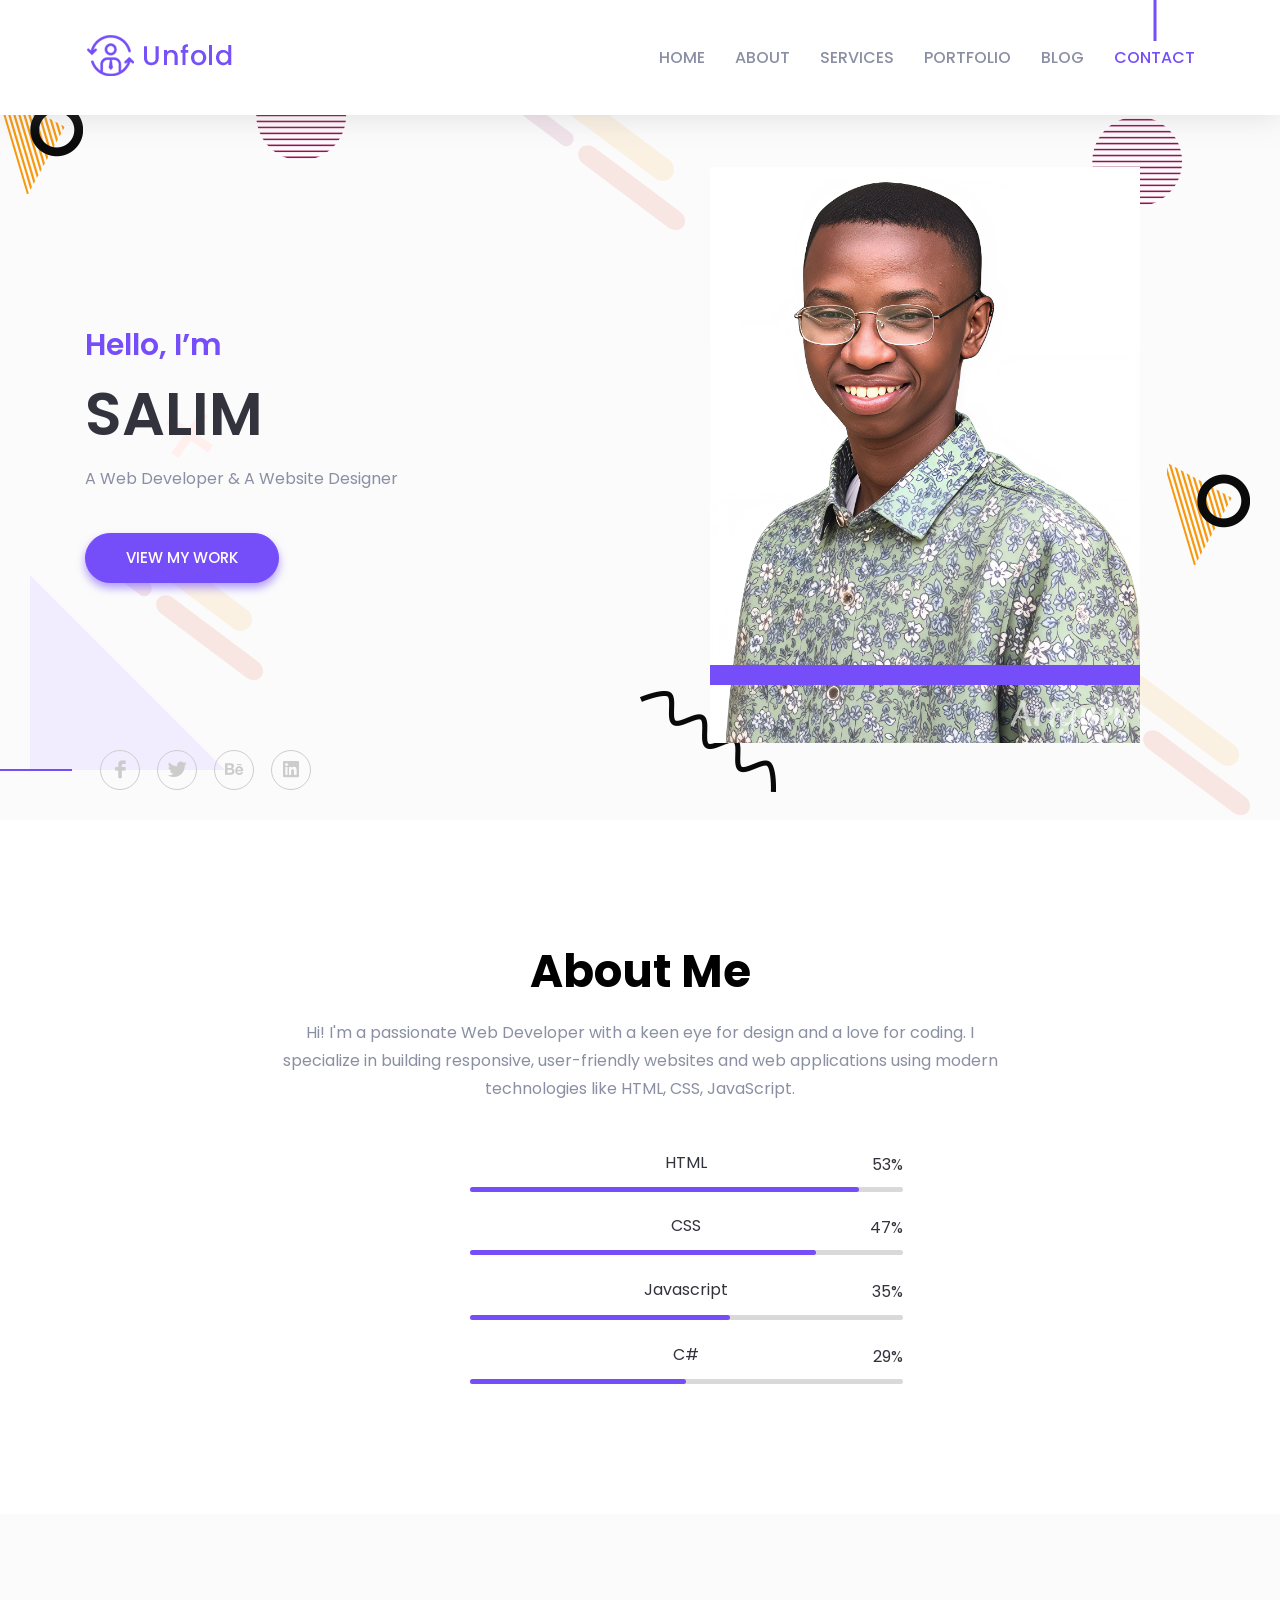
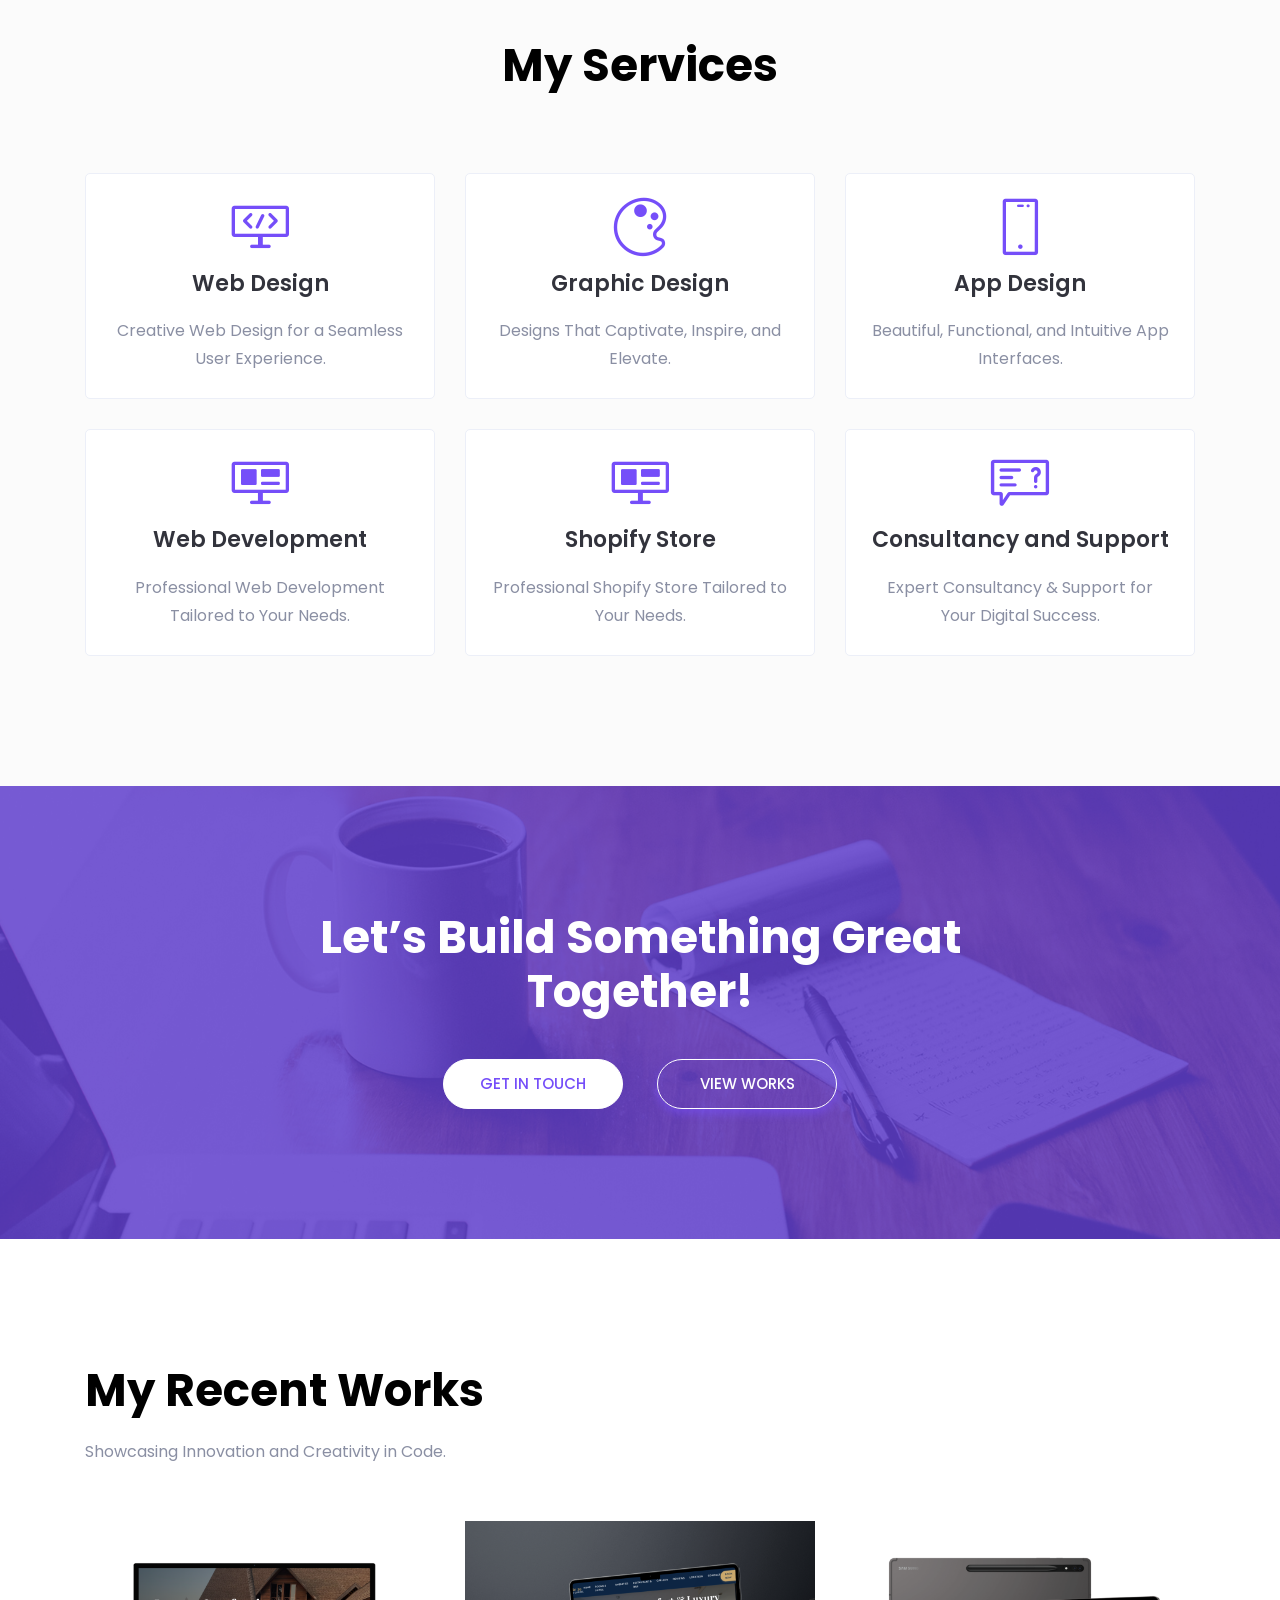
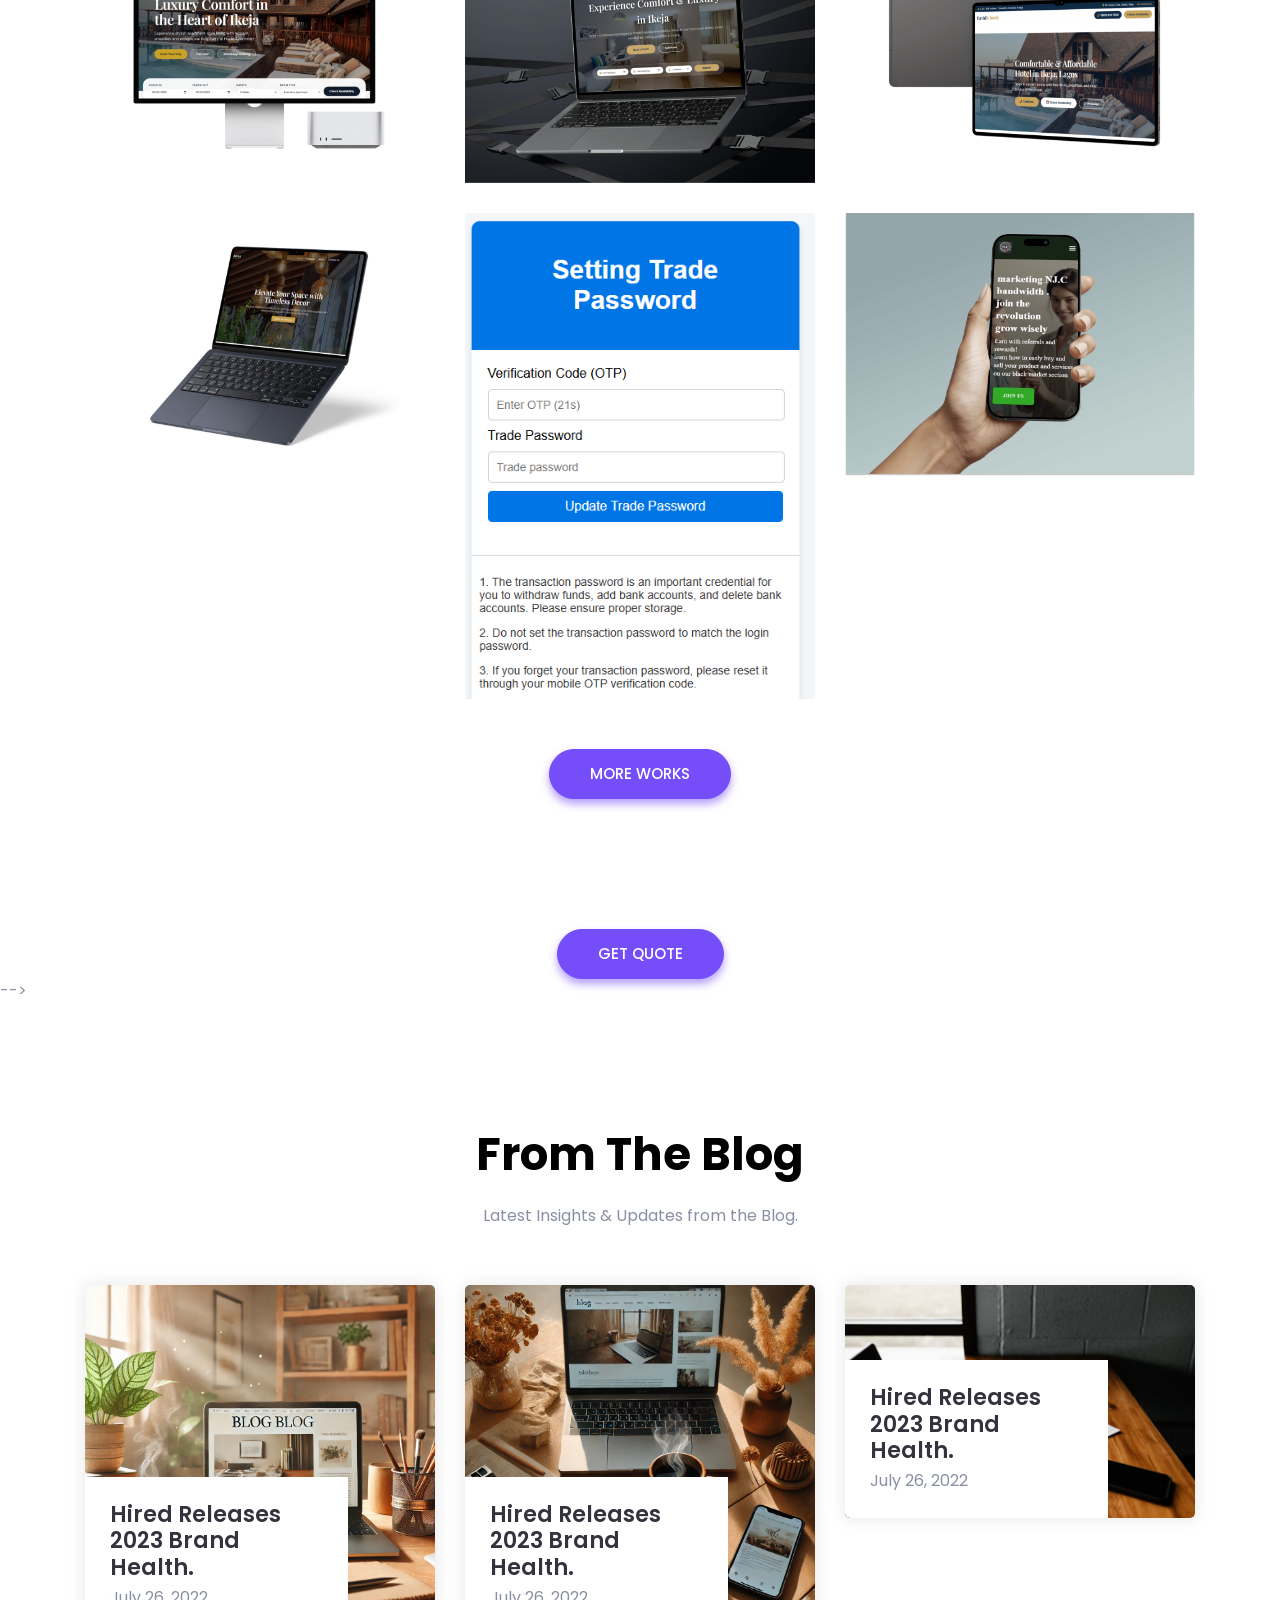
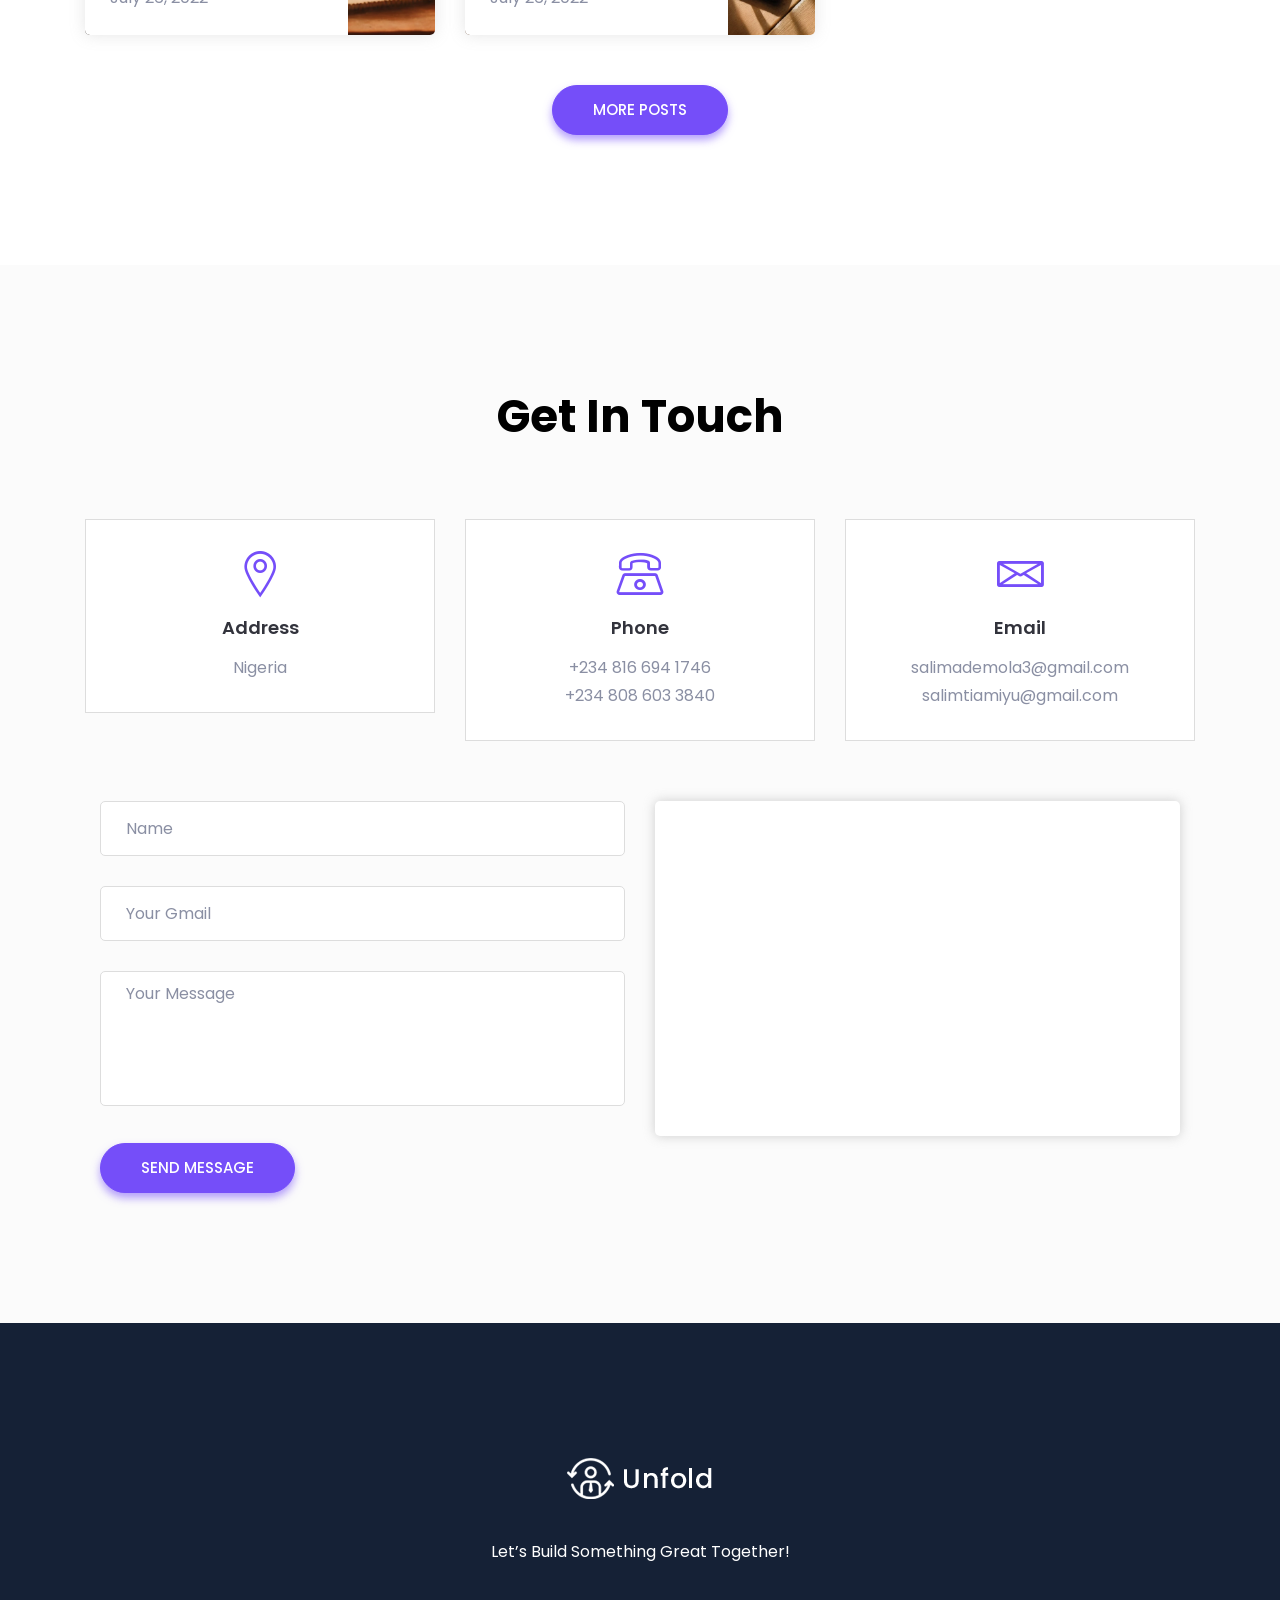
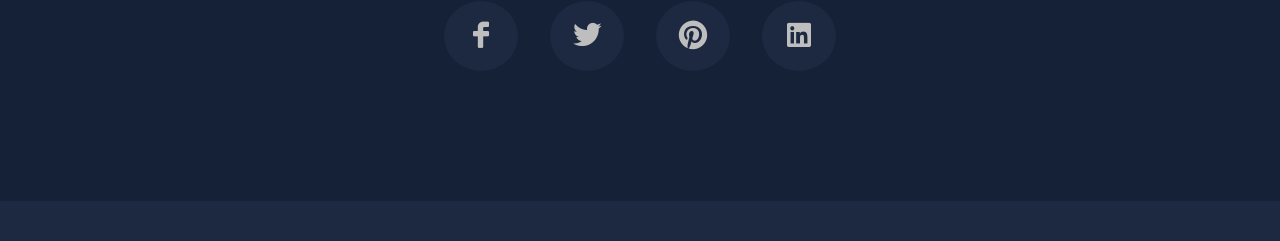
==== commit a0de3716: "adding my new skills" ====
--- a/unfold-free-lite/index.html
+++ b/unfold-free-lite/index.html
@@ -368,7 +368,7 @@
                 <div class="col-lg-4 col-md-6 col-sm-6">
                     <div class="single-work text-center mt-30">
                         <div class="work-image">
-                            <img src="assets/images/Mac Studio.png">
+                            <img src="assets/images/Mac%20Studio.png">
                         </div>
                         <div class="work-overlay">
                             <div class="work-content">
@@ -384,13 +384,13 @@
                 <div class="col-lg-4 col-md-6 col-sm-6">
                     <div class="single-work text-center mt-30">
                         <div class="work-image">
-                            <img src="assets/images/MacBook Air (2022) (1).png" alt="work">
+                            <img src="assets/images/MacBook%20Air%20(2022)%20(1).png" alt="work">
                         </div>
                         <div class="work-overlay">
                             <div class="work-content">
                                 <h3 class="work-title">project Developed</h3>
                                 <ul>
-                                    <li><a class="image-popup" href="assets/images/MacBook Air (2022) (1).png"><i class="lni-plus"></i></a></li>
+                                    <li><a class="image-popup" href="assets/images/MacBook%20Air%20(2022)%20(1).png"><i class="lni-plus"></i></a></li>
                                     <li><a href="https://www.behance.net/gallery/250179059/Suite-29-Hotel-Website-Design"><i class="lni-link"></i></a></li>
                                 </ul>
                             </div>
@@ -400,13 +400,13 @@
                 <div class="col-lg-4 col-md-6 col-sm-6">
                     <div class="single-work text-center mt-30">
                         <div class="work-image">
-                            <img src="assets/images/Galaxy Tab S8 Ultra.png" alt="work">
+                            <img src="assets/images/Galaxy%20Tab%20S8%20Ultra.png" alt="work">
                         </div>
                         <div class="work-overlay">
                             <div class="work-content">
                                 <h3 class="work-title">project Developed</h3>
                                 <ul>
-                                    <li><a class="image-popup" href="assets/images/Galaxy Tab S8 Ultra.png"><i class="lni-plus"></i></a></li>
+                                    <li><a class="image-popup" href="assets/images/Galaxy%20Tab%20S8%20Ultra.png"><i class="lni-plus"></i></a></li>
                                     <li><a href="https://www.behance.net/gallery/251168085/Bavidi-Hotels-Modern-Hotel-Website-Design"><i class="lni-link"></i></a></li>
                                 </ul>
                             </div>
@@ -416,13 +416,13 @@
                 <div class="col-lg-4 col-md-6 col-sm-6">
                     <div class="single-work text-center mt-30">
                         <div class="work-image">
-                            <img src="assets/images/MacBook Air (2022).png" alt="work">
+                            <img src="assets/images/MacBook%20Air%20(2022).png" alt="work">
                         </div>
                         <div class="work-overlay">
                             <div class="work-content">
                                 <h3 class="work-title">project Developed</h3>
                                 <ul>
-                                    <li><a class="image-popup" href="assets/images/MacBook Air (2022).png"><i class="lni-plus"></i></a></li>
+                                    <li><a class="image-popup" href="assets/images/MacBook%20Air%20(2022).png"><i class="lni-plus"></i></a></li>
                                     <li><a href="https://www.behance.net/gallery/249842663/Nova-Home-Decor-Website-Design"><i class="lni-link"></i></a></li>
                                 </ul>
                             </div>
@@ -432,13 +432,13 @@
                 <div class="col-lg-4 col-md-6 col-sm-6">
                     <div class="single-work text-center mt-30">
                         <div class="work-image">
-                            <img src="assets/images/Screenshot 2025-02-13 102603.png" alt="work">
+                            <img src="assets/images/Screenshot%202025-02-13%20102603.png" alt="work">
                         </div>
                         <div class="work-overlay">
                             <div class="work-content">
                                 <h3 class="work-title">project Developed</h3>
                                 <ul>
-                                    <li><a class="image-popup" href="assets/images/Screenshot 2025-02-13 102603.png"><i class="lni-plus"></i></a></li>
+                                    <li><a class="image-popup" href="assets/images/Screenshot%202025-02-13%20102603.png"><i class="lni-plus"></i></a></li>
                                     <li><a href="#"><i class="lni-link"></i></a></li>
                                 </ul>
                             </div>
@@ -448,13 +448,13 @@
                 <div class="col-lg-4 col-md-6 col-sm-6">
                     <div class="single-work text-center mt-30">
                         <div class="work-image">
-                            <img src="assets/images/Hand and iPhone 16 Pro.png" alt="work">
+                            <img src="assets/images/Hand%20and%20iPhone%2016%20Pro.png" alt="work">
                         </div>
                         <div class="work-overlay">
                             <div class="work-content">
                                 <h3 class="work-title">project Developed</h3>
                                 <ul>
-                                    <li><a class="image-popup" href="assets/images/Hand and iPhone 16 Pro.png"><i class="lni-plus"></i></a></li>
+                                    <li><a class="image-popup" href="assets/images/Hand%20and%20iPhone%2016%20Pro.png"><i class="lni-plus"></i></a></li>
                                     <li><a href="https://www.behance.net/gallery/251211479/marketing-NJC"><i class="lni-link"></i></a></li>
                                 </ul>
                             </div>
